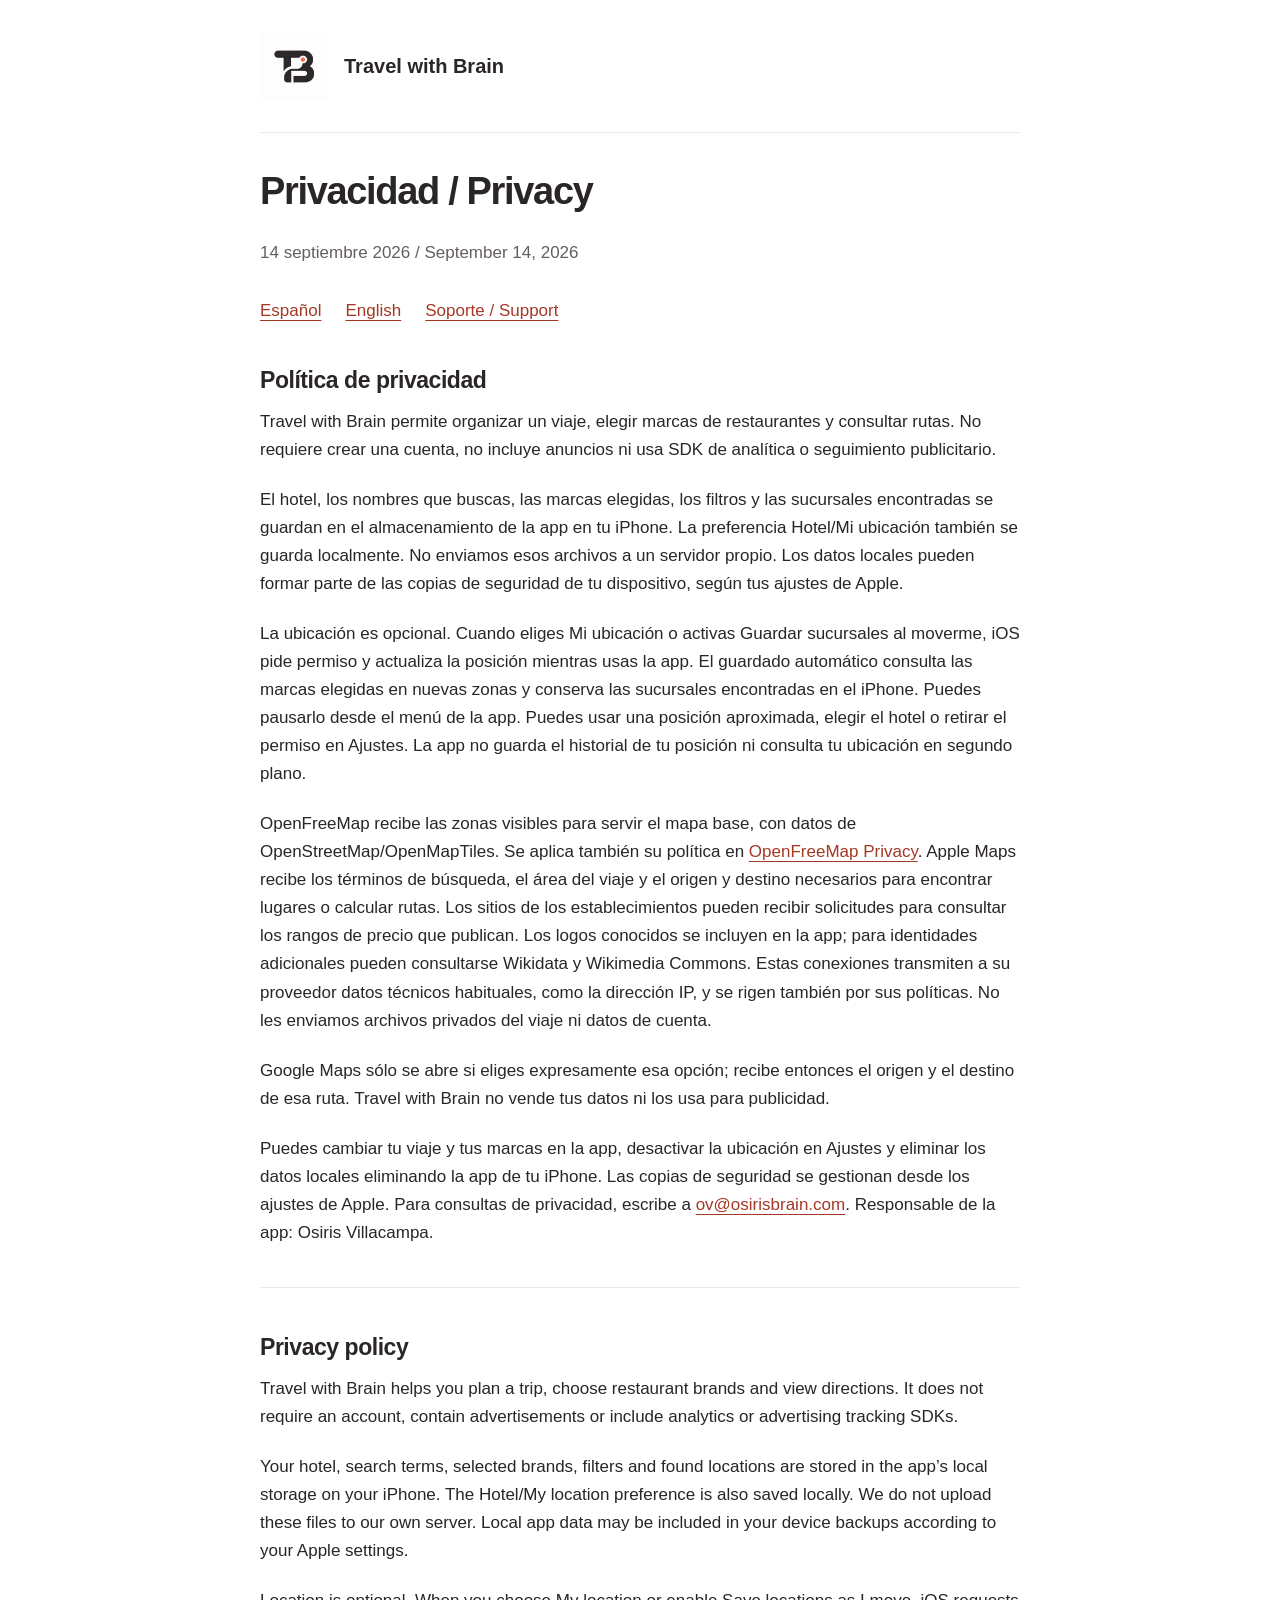
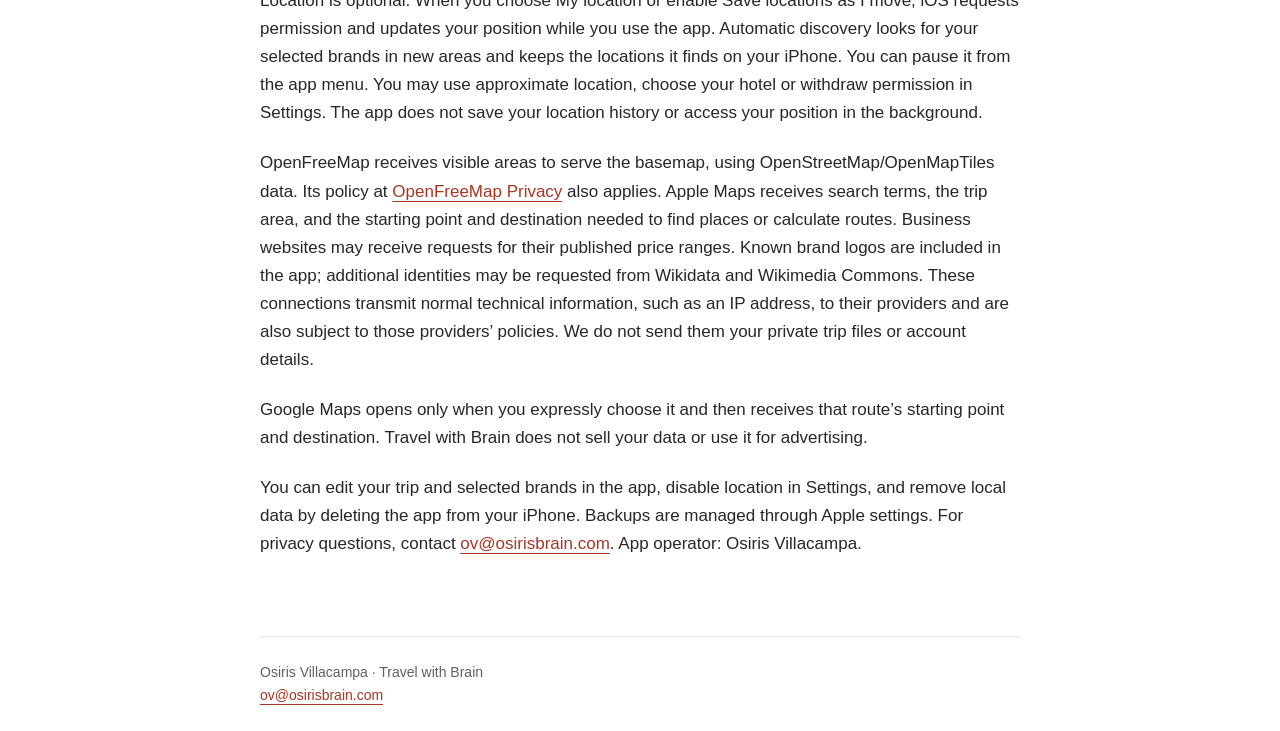
==== privacy.html @ 3e2016da "Prepare English default and public privacy support pages" ====
<!doctype html><html lang="es"><head><meta charset="utf-8"><meta name="viewport" content="width=device-width,initial-scale=1"><meta name="color-scheme" content="light"><title>Travel with Brain · Privacidad / Privacy</title><link rel="icon" href="logo.png"><link rel="stylesheet" href="style.css"></head><body><header><img src="logo.png" alt="TB"><a href="index.html">Travel with Brain</a></header><main><h1>Privacidad / Privacy</h1><p class="muted">14 septiembre 2026 / September 14, 2026</p><nav aria-label="Idioma / Language"><a href="#es">Español</a><a href="#en" lang="en">English</a><a href="index.html">Soporte / Support</a></nav><section id="es" lang="es"><h2>Política de privacidad</h2><p>Travel with Brain permite organizar un viaje, elegir marcas de restaurantes y consultar rutas. No requiere crear una cuenta, no incluye anuncios ni usa SDK de analítica o seguimiento publicitario.</p><p>El hotel, los nombres que buscas, las marcas elegidas, los filtros y las sucursales encontradas se guardan en el almacenamiento de la app en tu iPhone. La preferencia Hotel/Mi ubicación también se guarda localmente. No enviamos esos archivos a un servidor propio. Los datos locales pueden formar parte de las copias de seguridad de tu dispositivo, según tus ajustes de Apple.</p><p>La ubicación es opcional. Cuando eliges Mi ubicación o activas Guardar sucursales al moverme, iOS pide permiso y actualiza la posición mientras usas la app. El guardado automático consulta las marcas elegidas en nuevas zonas y conserva las sucursales encontradas en el iPhone. Puedes pausarlo desde el menú de la app. Puedes usar una posición aproximada, elegir el hotel o retirar el permiso en Ajustes. La app no guarda el historial de tu posición ni consulta tu ubicación en segundo plano.</p><p>OpenFreeMap recibe las zonas visibles para servir el mapa base, con datos de OpenStreetMap/OpenMapTiles. Se aplica también su política en <a href="https://openfreemap.org/privacy/">OpenFreeMap Privacy</a>. Apple Maps recibe los términos de búsqueda, el área del viaje y el origen y destino necesarios para encontrar lugares o calcular rutas. Los sitios de los establecimientos pueden recibir solicitudes para consultar los rangos de precio que publican. Los logos conocidos se incluyen en la app; para identidades adicionales pueden consultarse Wikidata y Wikimedia Commons. Estas conexiones transmiten a su proveedor datos técnicos habituales, como la dirección IP, y se rigen también por sus políticas. No les enviamos archivos privados del viaje ni datos de cuenta.</p><p>Google Maps sólo se abre si eliges expresamente esa opción; recibe entonces el origen y el destino de esa ruta. Travel with Brain no vende tus datos ni los usa para publicidad.</p><p>Puedes cambiar tu viaje y tus marcas en la app, desactivar la ubicación en Ajustes y eliminar los datos locales eliminando la app de tu iPhone. Las copias de seguridad se gestionan desde los ajustes de Apple. Para consultas de privacidad, escribe a <a href="mailto:ov@osirisbrain.com">ov@osirisbrain.com</a>. Responsable de la app: Osiris Villacampa.</p></section><section id="en" lang="en"><h2>Privacy policy</h2><p>Travel with Brain helps you plan a trip, choose restaurant brands and view directions. It does not require an account, contain advertisements or include analytics or advertising tracking SDKs.</p><p>Your hotel, search terms, selected brands, filters and found locations are stored in the app’s local storage on your iPhone. The Hotel/My location preference is also saved locally. We do not upload these files to our own server. Local app data may be included in your device backups according to your Apple settings.</p><p>Location is optional. When you choose My location or enable Save locations as I move, iOS requests permission and updates your position while you use the app. Automatic discovery looks for your selected brands in new areas and keeps the locations it finds on your iPhone. You can pause it from the app menu. You may use approximate location, choose your hotel or withdraw permission in Settings. The app does not save your location history or access your position in the background.</p><p>OpenFreeMap receives visible areas to serve the basemap, using OpenStreetMap/OpenMapTiles data. Its policy at <a href="https://openfreemap.org/privacy/">OpenFreeMap Privacy</a> also applies. Apple Maps receives search terms, the trip area, and the starting point and destination needed to find places or calculate routes. Business websites may receive requests for their published price ranges. Known brand logos are included in the app; additional identities may be requested from Wikidata and Wikimedia Commons. These connections transmit normal technical information, such as an IP address, to their providers and are also subject to those providers’ policies. We do not send them your private trip files or account details.</p><p>Google Maps opens only when you expressly choose it and then receives that route’s starting point and destination. Travel with Brain does not sell your data or use it for advertising.</p><p>You can edit your trip and selected brands in the app, disable location in Settings, and remove local data by deleting the app from your iPhone. Backups are managed through Apple settings. For privacy questions, contact <a href="mailto:ov@osirisbrain.com">ov@osirisbrain.com</a>. App operator: Osiris Villacampa.</p></section></main><footer>Osiris Villacampa · Travel with Brain<br><a href="mailto:ov@osirisbrain.com">ov@osirisbrain.com</a></footer></body></html>
---- style.css ----
*{box-sizing:border-box}html{color-scheme:light;scroll-behavior:smooth;scroll-padding-top:24px}body{margin:0;background:#fff;color:#292529;font:17px/1.65 -apple-system,BlinkMacSystemFont,"Segoe UI",sans-serif}header,main,footer{width:min(100% - 40px,760px);margin:auto}header{display:flex;align-items:center;gap:16px;padding:32px 0;border-bottom:1px solid #ebe7e5}header img{width:68px;height:68px;object-fit:contain}header a{text-decoration:none;color:inherit;font-size:20px;font-weight:650}main{padding:36px 0 56px}h1{font-size:clamp(28px,5vw,38px);letter-spacing:-.035em;line-height:1.2;margin:0 0 24px}h2{font-size:23px;letter-spacing:-.02em;line-height:1.35;margin:32px 0 12px}p{margin:0 0 22px}a{color:#a53825;text-underline-offset:4px}a:focus-visible{outline:3px solid #f06a4d;outline-offset:4px}nav{display:flex;flex-wrap:wrap;gap:24px;margin:0 0 28px}nav a{display:inline-flex;align-items:center;min-height:44px}footer{border-top:1px solid #ebe7e5;padding:24px 0;color:#655e60;font-size:14px}.muted{color:#655e60}section+section{border-top:1px solid #ebe7e5;margin-top:40px;padding-top:12px}@media(prefers-reduced-motion:reduce){html{scroll-behavior:auto}}
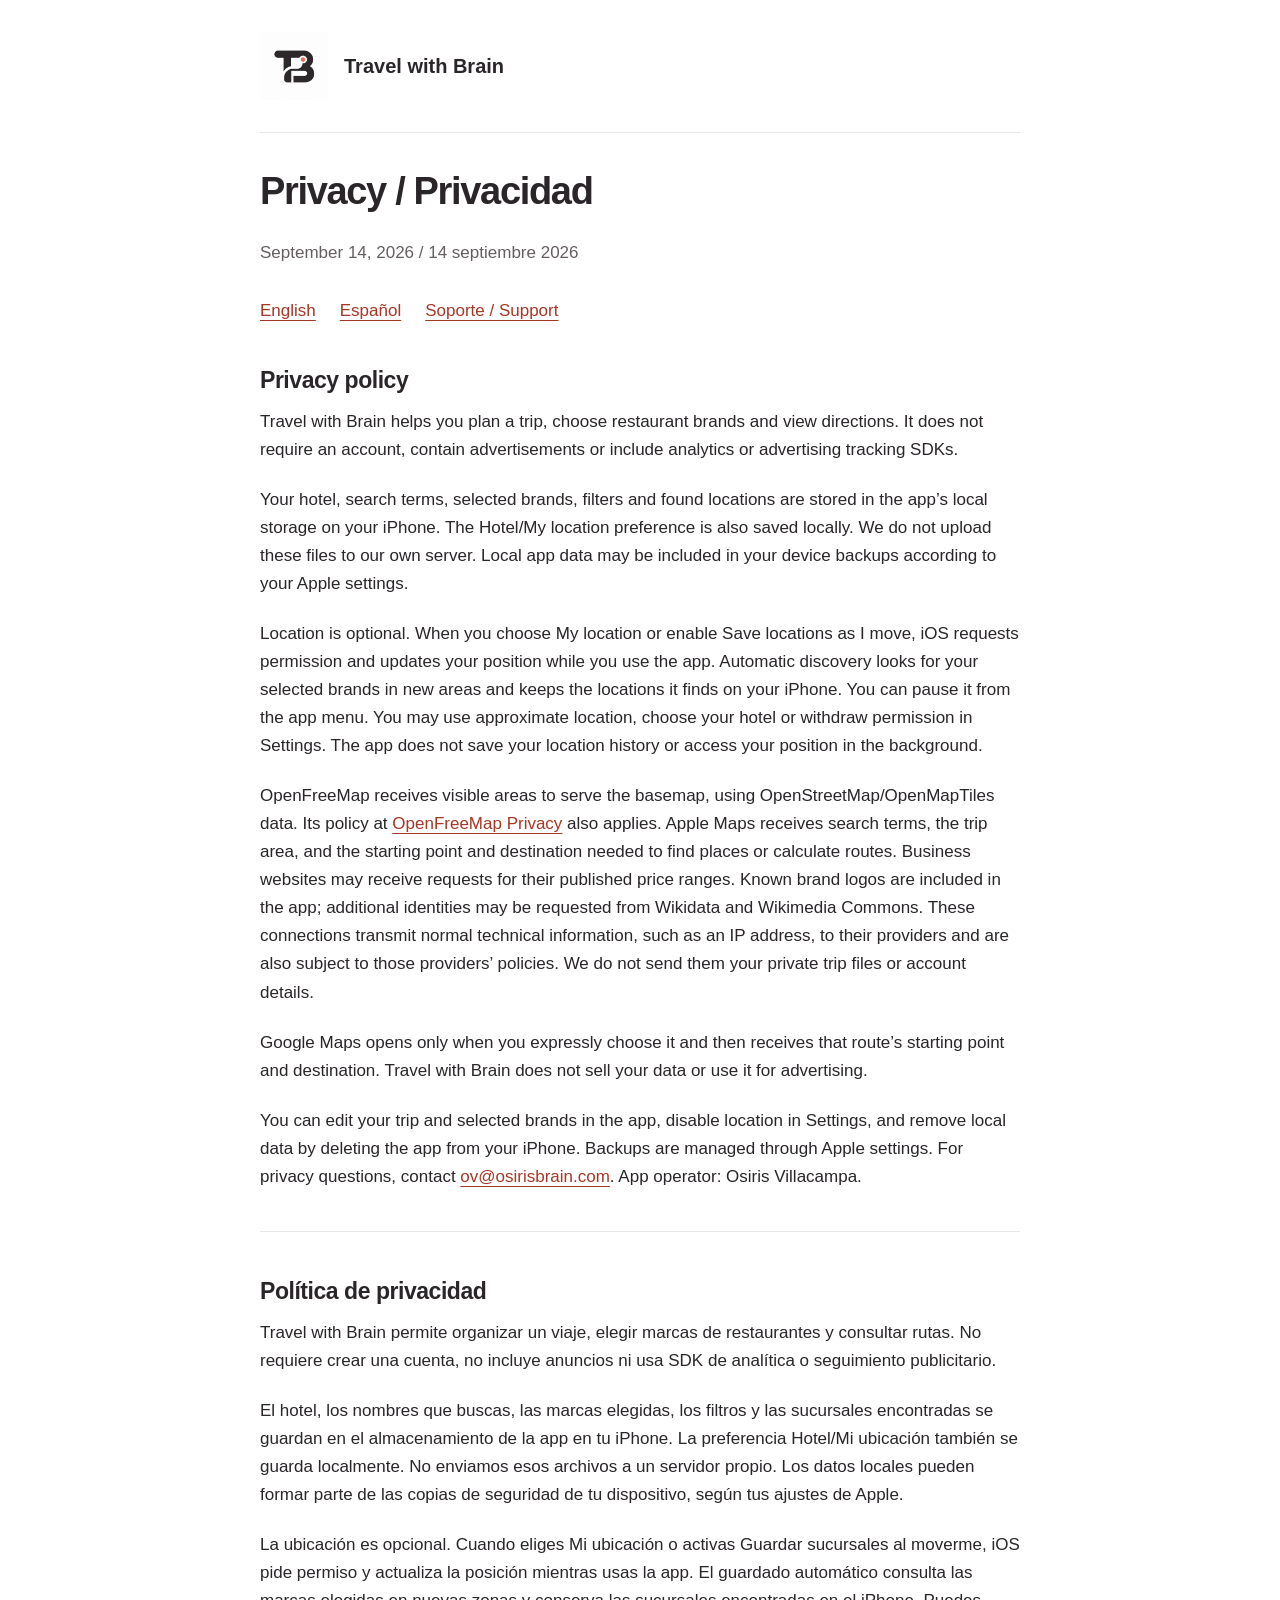
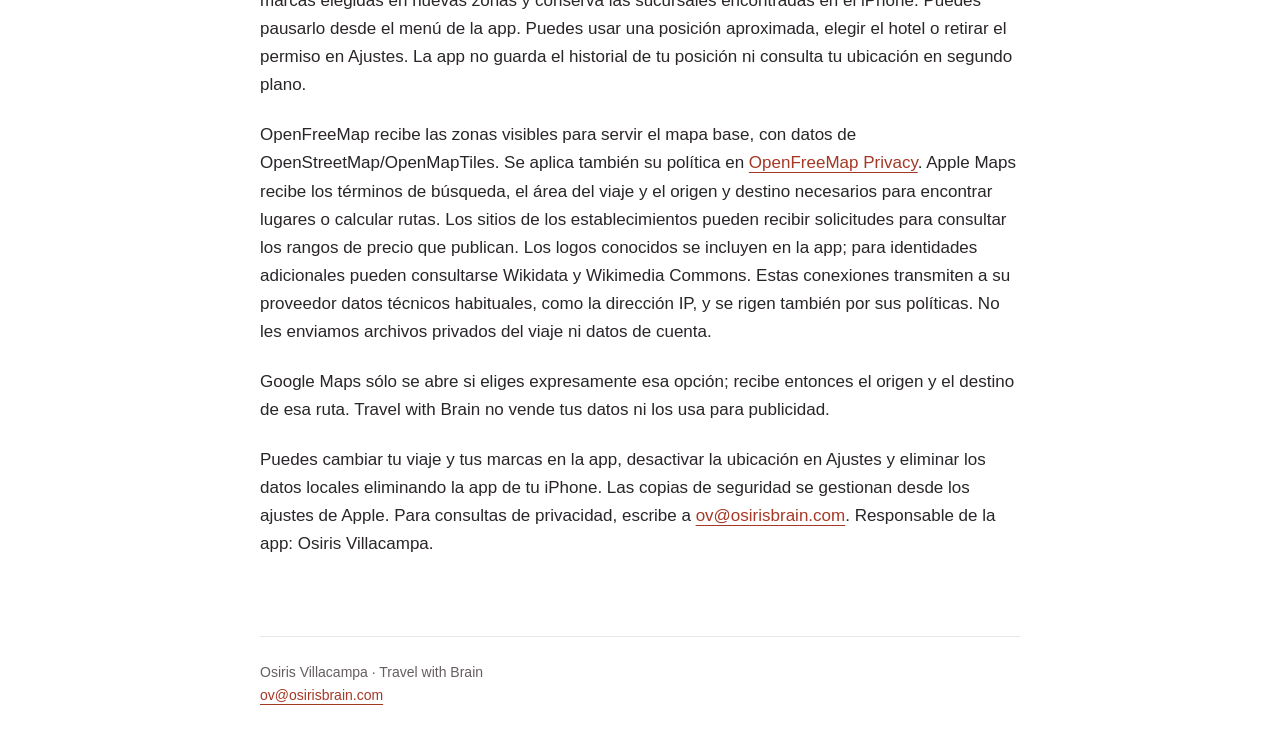
==== commit 469247bf: "Reconcile worldwide release setup before requested app refinements" ====
--- a/privacy.html
+++ b/privacy.html
@@ -1 +1 @@
-<!doctype html><html lang="es"><head><meta charset="utf-8"><meta name="viewport" content="width=device-width,initial-scale=1"><meta name="color-scheme" content="light"><title>Travel with Brain · Privacidad / Privacy</title><link rel="icon" href="logo.png"><link rel="stylesheet" href="style.css"></head><body><header><img src="logo.png" alt="TB"><a href="index.html">Travel with Brain</a></header><main><h1>Privacidad / Privacy</h1><p class="muted">14 septiembre 2026 / September 14, 2026</p><nav aria-label="Idioma / Language"><a href="#es">Español</a><a href="#en" lang="en">English</a><a href="index.html">Soporte / Support</a></nav><section id="es" lang="es"><h2>Política de privacidad</h2><p>Travel with Brain permite organizar un viaje, elegir marcas de restaurantes y consultar rutas. No requiere crear una cuenta, no incluye anuncios ni usa SDK de analítica o seguimiento publicitario.</p><p>El hotel, los nombres que buscas, las marcas elegidas, los filtros y las sucursales encontradas se guardan en el almacenamiento de la app en tu iPhone. La preferencia Hotel/Mi ubicación también se guarda localmente. No enviamos esos archivos a un servidor propio. Los datos locales pueden formar parte de las copias de seguridad de tu dispositivo, según tus ajustes de Apple.</p><p>La ubicación es opcional. Cuando eliges Mi ubicación o activas Guardar sucursales al moverme, iOS pide permiso y actualiza la posición mientras usas la app. El guardado automático consulta las marcas elegidas en nuevas zonas y conserva las sucursales encontradas en el iPhone. Puedes pausarlo desde el menú de la app. Puedes usar una posición aproximada, elegir el hotel o retirar el permiso en Ajustes. La app no guarda el historial de tu posición ni consulta tu ubicación en segundo plano.</p><p>OpenFreeMap recibe las zonas visibles para servir el mapa base, con datos de OpenStreetMap/OpenMapTiles. Se aplica también su política en <a href="https://openfreemap.org/privacy/">OpenFreeMap Privacy</a>. Apple Maps recibe los términos de búsqueda, el área del viaje y el origen y destino necesarios para encontrar lugares o calcular rutas. Los sitios de los establecimientos pueden recibir solicitudes para consultar los rangos de precio que publican. Los logos conocidos se incluyen en la app; para identidades adicionales pueden consultarse Wikidata y Wikimedia Commons. Estas conexiones transmiten a su proveedor datos técnicos habituales, como la dirección IP, y se rigen también por sus políticas. No les enviamos archivos privados del viaje ni datos de cuenta.</p><p>Google Maps sólo se abre si eliges expresamente esa opción; recibe entonces el origen y el destino de esa ruta. Travel with Brain no vende tus datos ni los usa para publicidad.</p><p>Puedes cambiar tu viaje y tus marcas en la app, desactivar la ubicación en Ajustes y eliminar los datos locales eliminando la app de tu iPhone. Las copias de seguridad se gestionan desde los ajustes de Apple. Para consultas de privacidad, escribe a <a href="mailto:ov@osirisbrain.com">ov@osirisbrain.com</a>. Responsable de la app: Osiris Villacampa.</p></section><section id="en" lang="en"><h2>Privacy policy</h2><p>Travel with Brain helps you plan a trip, choose restaurant brands and view directions. It does not require an account, contain advertisements or include analytics or advertising tracking SDKs.</p><p>Your hotel, search terms, selected brands, filters and found locations are stored in the app’s local storage on your iPhone. The Hotel/My location preference is also saved locally. We do not upload these files to our own server. Local app data may be included in your device backups according to your Apple settings.</p><p>Location is optional. When you choose My location or enable Save locations as I move, iOS requests permission and updates your position while you use the app. Automatic discovery looks for your selected brands in new areas and keeps the locations it finds on your iPhone. You can pause it from the app menu. You may use approximate location, choose your hotel or withdraw permission in Settings. The app does not save your location history or access your position in the background.</p><p>OpenFreeMap receives visible areas to serve the basemap, using OpenStreetMap/OpenMapTiles data. Its policy at <a href="https://openfreemap.org/privacy/">OpenFreeMap Privacy</a> also applies. Apple Maps receives search terms, the trip area, and the starting point and destination needed to find places or calculate routes. Business websites may receive requests for their published price ranges. Known brand logos are included in the app; additional identities may be requested from Wikidata and Wikimedia Commons. These connections transmit normal technical information, such as an IP address, to their providers and are also subject to those providers’ policies. We do not send them your private trip files or account details.</p><p>Google Maps opens only when you expressly choose it and then receives that route’s starting point and destination. Travel with Brain does not sell your data or use it for advertising.</p><p>You can edit your trip and selected brands in the app, disable location in Settings, and remove local data by deleting the app from your iPhone. Backups are managed through Apple settings. For privacy questions, contact <a href="mailto:ov@osirisbrain.com">ov@osirisbrain.com</a>. App operator: Osiris Villacampa.</p></section></main><footer>Osiris Villacampa · Travel with Brain<br><a href="mailto:ov@osirisbrain.com">ov@osirisbrain.com</a></footer></body></html>
+<!doctype html><html lang="en"><head><meta charset="utf-8"><meta name="viewport" content="width=device-width,initial-scale=1"><meta name="color-scheme" content="light"><title>Travel with Brain · Privacy / Privacidad</title><link rel="icon" href="logo.png"><link rel="stylesheet" href="style.css"></head><body><header><img src="logo.png" alt="TB"><a href="index.html">Travel with Brain</a></header><main><h1>Privacy / Privacidad</h1><p class="muted">September 14, 2026 / 14 septiembre 2026</p><nav aria-label="Language / Idioma"><a href="#en">English</a><a href="#es" lang="es">Español</a><a href="index.html">Soporte / Support</a></nav><section id="en" lang="en"><h2>Privacy policy</h2><p>Travel with Brain helps you plan a trip, choose restaurant brands and view directions. It does not require an account, contain advertisements or include analytics or advertising tracking SDKs.</p><p>Your hotel, search terms, selected brands, filters and found locations are stored in the app’s local storage on your iPhone. The Hotel/My location preference is also saved locally. We do not upload these files to our own server. Local app data may be included in your device backups according to your Apple settings.</p><p>Location is optional. When you choose My location or enable Save locations as I move, iOS requests permission and updates your position while you use the app. Automatic discovery looks for your selected brands in new areas and keeps the locations it finds on your iPhone. You can pause it from the app menu. You may use approximate location, choose your hotel or withdraw permission in Settings. The app does not save your location history or access your position in the background.</p><p>OpenFreeMap receives visible areas to serve the basemap, using OpenStreetMap/OpenMapTiles data. Its policy at <a href="https://openfreemap.org/privacy/">OpenFreeMap Privacy</a> also applies. Apple Maps receives search terms, the trip area, and the starting point and destination needed to find places or calculate routes. Business websites may receive requests for their published price ranges. Known brand logos are included in the app; additional identities may be requested from Wikidata and Wikimedia Commons. These connections transmit normal technical information, such as an IP address, to their providers and are also subject to those providers’ policies. We do not send them your private trip files or account details.</p><p>Google Maps opens only when you expressly choose it and then receives that route’s starting point and destination. Travel with Brain does not sell your data or use it for advertising.</p><p>You can edit your trip and selected brands in the app, disable location in Settings, and remove local data by deleting the app from your iPhone. Backups are managed through Apple settings. For privacy questions, contact <a href="mailto:ov@osirisbrain.com">ov@osirisbrain.com</a>. App operator: Osiris Villacampa.</p></section><section id="es" lang="es"><h2>Política de privacidad</h2><p>Travel with Brain permite organizar un viaje, elegir marcas de restaurantes y consultar rutas. No requiere crear una cuenta, no incluye anuncios ni usa SDK de analítica o seguimiento publicitario.</p><p>El hotel, los nombres que buscas, las marcas elegidas, los filtros y las sucursales encontradas se guardan en el almacenamiento de la app en tu iPhone. La preferencia Hotel/Mi ubicación también se guarda localmente. No enviamos esos archivos a un servidor propio. Los datos locales pueden formar parte de las copias de seguridad de tu dispositivo, según tus ajustes de Apple.</p><p>La ubicación es opcional. Cuando eliges Mi ubicación o activas Guardar sucursales al moverme, iOS pide permiso y actualiza la posición mientras usas la app. El guardado automático consulta las marcas elegidas en nuevas zonas y conserva las sucursales encontradas en el iPhone. Puedes pausarlo desde el menú de la app. Puedes usar una posición aproximada, elegir el hotel o retirar el permiso en Ajustes. La app no guarda el historial de tu posición ni consulta tu ubicación en segundo plano.</p><p>OpenFreeMap recibe las zonas visibles para servir el mapa base, con datos de OpenStreetMap/OpenMapTiles. Se aplica también su política en <a href="https://openfreemap.org/privacy/">OpenFreeMap Privacy</a>. Apple Maps recibe los términos de búsqueda, el área del viaje y el origen y destino necesarios para encontrar lugares o calcular rutas. Los sitios de los establecimientos pueden recibir solicitudes para consultar los rangos de precio que publican. Los logos conocidos se incluyen en la app; para identidades adicionales pueden consultarse Wikidata y Wikimedia Commons. Estas conexiones transmiten a su proveedor datos técnicos habituales, como la dirección IP, y se rigen también por sus políticas. No les enviamos archivos privados del viaje ni datos de cuenta.</p><p>Google Maps sólo se abre si eliges expresamente esa opción; recibe entonces el origen y el destino de esa ruta. Travel with Brain no vende tus datos ni los usa para publicidad.</p><p>Puedes cambiar tu viaje y tus marcas en la app, desactivar la ubicación en Ajustes y eliminar los datos locales eliminando la app de tu iPhone. Las copias de seguridad se gestionan desde los ajustes de Apple. Para consultas de privacidad, escribe a <a href="mailto:ov@osirisbrain.com">ov@osirisbrain.com</a>. Responsable de la app: Osiris Villacampa.</p></section></main><footer>Osiris Villacampa · Travel with Brain<br><a href="mailto:ov@osirisbrain.com">ov@osirisbrain.com</a></footer></body></html>
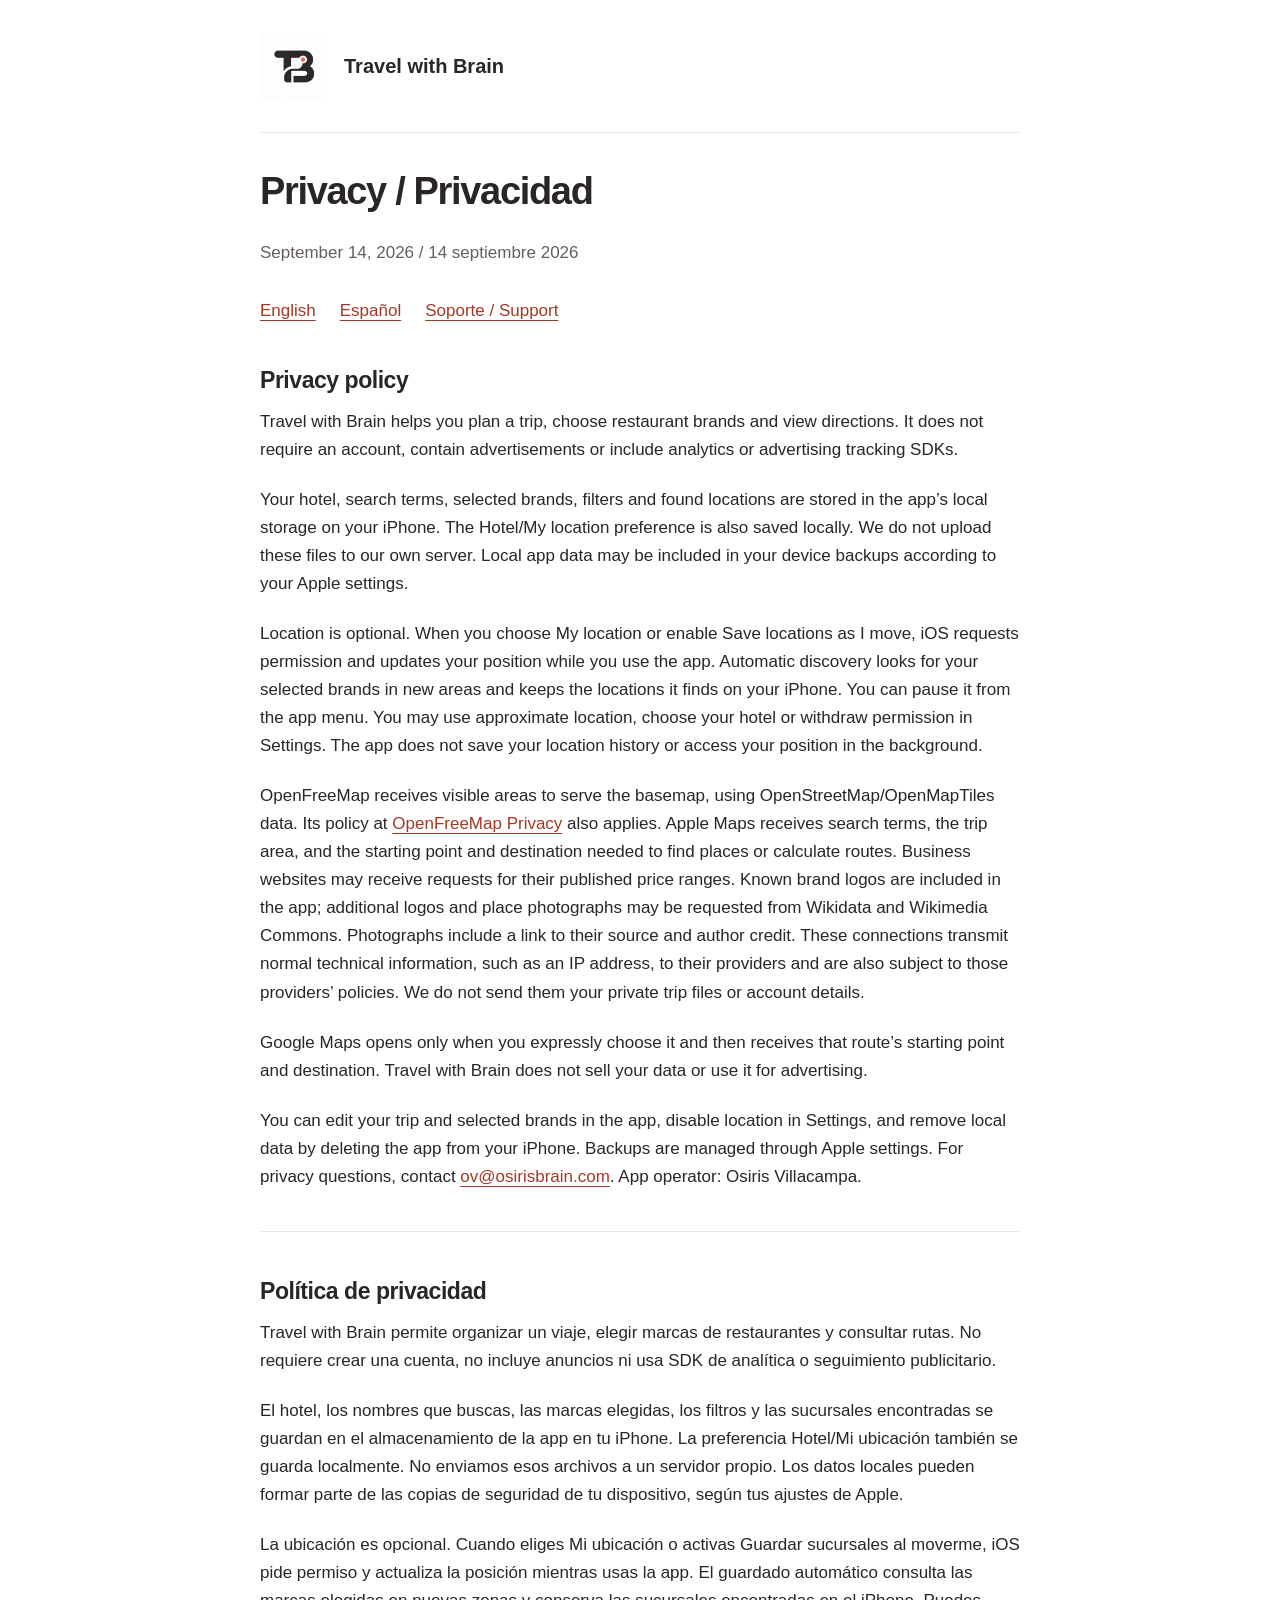
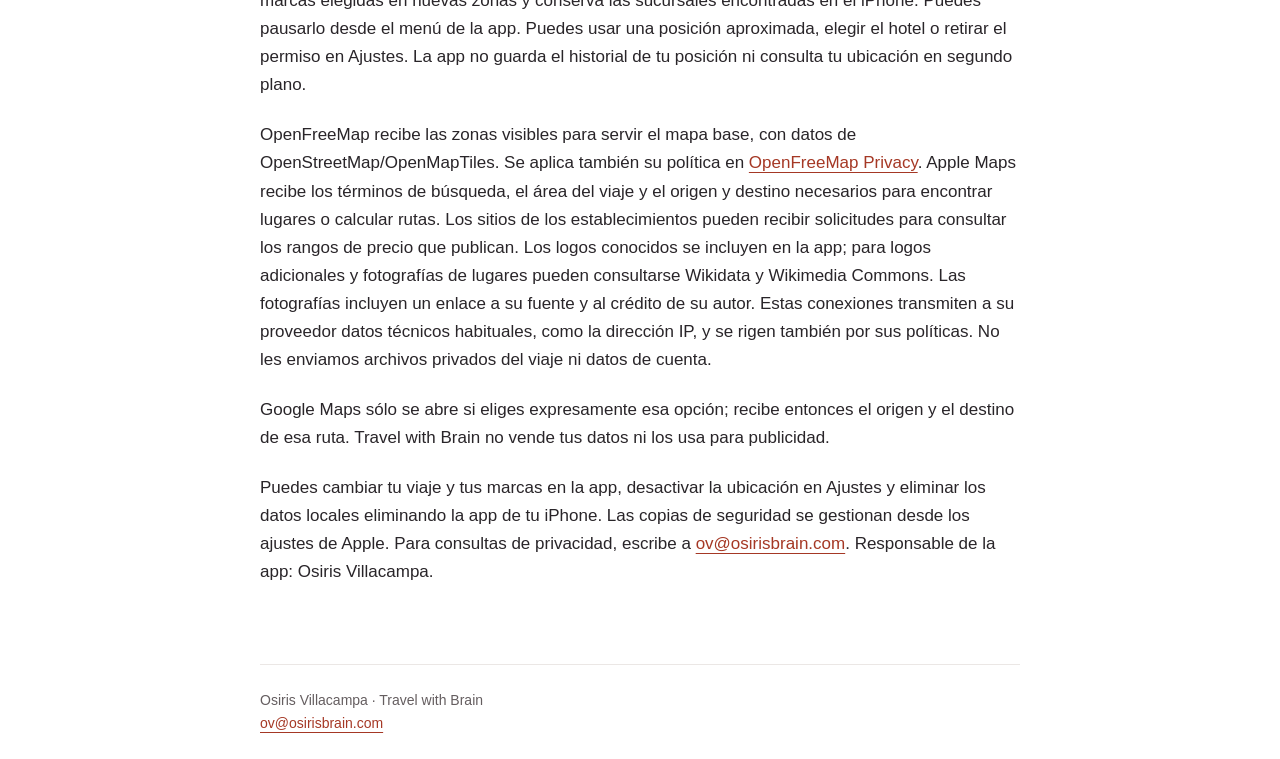
==== commit 3aad2eb3: "Add typed trip interests and selectable store brands" ====
--- a/privacy.html
+++ b/privacy.html
@@ -1 +1 @@
-<!doctype html><html lang="en"><head><meta charset="utf-8"><meta name="viewport" content="width=device-width,initial-scale=1"><meta name="color-scheme" content="light"><title>Travel with Brain · Privacy / Privacidad</title><link rel="icon" href="logo.png"><link rel="stylesheet" href="style.css"></head><body><header><img src="logo.png" alt="TB"><a href="index.html">Travel with Brain</a></header><main><h1>Privacy / Privacidad</h1><p class="muted">September 14, 2026 / 14 septiembre 2026</p><nav aria-label="Language / Idioma"><a href="#en">English</a><a href="#es" lang="es">Español</a><a href="index.html">Soporte / Support</a></nav><section id="en" lang="en"><h2>Privacy policy</h2><p>Travel with Brain helps you plan a trip, choose restaurant brands and view directions. It does not require an account, contain advertisements or include analytics or advertising tracking SDKs.</p><p>Your hotel, search terms, selected brands, filters and found locations are stored in the app’s local storage on your iPhone. The Hotel/My location preference is also saved locally. We do not upload these files to our own server. Local app data may be included in your device backups according to your Apple settings.</p><p>Location is optional. When you choose My location or enable Save locations as I move, iOS requests permission and updates your position while you use the app. Automatic discovery looks for your selected brands in new areas and keeps the locations it finds on your iPhone. You can pause it from the app menu. You may use approximate location, choose your hotel or withdraw permission in Settings. The app does not save your location history or access your position in the background.</p><p>OpenFreeMap receives visible areas to serve the basemap, using OpenStreetMap/OpenMapTiles data. Its policy at <a href="https://openfreemap.org/privacy/">OpenFreeMap Privacy</a> also applies. Apple Maps receives search terms, the trip area, and the starting point and destination needed to find places or calculate routes. Business websites may receive requests for their published price ranges. Known brand logos are included in the app; additional identities may be requested from Wikidata and Wikimedia Commons. These connections transmit normal technical information, such as an IP address, to their providers and are also subject to those providers’ policies. We do not send them your private trip files or account details.</p><p>Google Maps opens only when you expressly choose it and then receives that route’s starting point and destination. Travel with Brain does not sell your data or use it for advertising.</p><p>You can edit your trip and selected brands in the app, disable location in Settings, and remove local data by deleting the app from your iPhone. Backups are managed through Apple settings. For privacy questions, contact <a href="mailto:ov@osirisbrain.com">ov@osirisbrain.com</a>. App operator: Osiris Villacampa.</p></section><section id="es" lang="es"><h2>Política de privacidad</h2><p>Travel with Brain permite organizar un viaje, elegir marcas de restaurantes y consultar rutas. No requiere crear una cuenta, no incluye anuncios ni usa SDK de analítica o seguimiento publicitario.</p><p>El hotel, los nombres que buscas, las marcas elegidas, los filtros y las sucursales encontradas se guardan en el almacenamiento de la app en tu iPhone. La preferencia Hotel/Mi ubicación también se guarda localmente. No enviamos esos archivos a un servidor propio. Los datos locales pueden formar parte de las copias de seguridad de tu dispositivo, según tus ajustes de Apple.</p><p>La ubicación es opcional. Cuando eliges Mi ubicación o activas Guardar sucursales al moverme, iOS pide permiso y actualiza la posición mientras usas la app. El guardado automático consulta las marcas elegidas en nuevas zonas y conserva las sucursales encontradas en el iPhone. Puedes pausarlo desde el menú de la app. Puedes usar una posición aproximada, elegir el hotel o retirar el permiso en Ajustes. La app no guarda el historial de tu posición ni consulta tu ubicación en segundo plano.</p><p>OpenFreeMap recibe las zonas visibles para servir el mapa base, con datos de OpenStreetMap/OpenMapTiles. Se aplica también su política en <a href="https://openfreemap.org/privacy/">OpenFreeMap Privacy</a>. Apple Maps recibe los términos de búsqueda, el área del viaje y el origen y destino necesarios para encontrar lugares o calcular rutas. Los sitios de los establecimientos pueden recibir solicitudes para consultar los rangos de precio que publican. Los logos conocidos se incluyen en la app; para identidades adicionales pueden consultarse Wikidata y Wikimedia Commons. Estas conexiones transmiten a su proveedor datos técnicos habituales, como la dirección IP, y se rigen también por sus políticas. No les enviamos archivos privados del viaje ni datos de cuenta.</p><p>Google Maps sólo se abre si eliges expresamente esa opción; recibe entonces el origen y el destino de esa ruta. Travel with Brain no vende tus datos ni los usa para publicidad.</p><p>Puedes cambiar tu viaje y tus marcas en la app, desactivar la ubicación en Ajustes y eliminar los datos locales eliminando la app de tu iPhone. Las copias de seguridad se gestionan desde los ajustes de Apple. Para consultas de privacidad, escribe a <a href="mailto:ov@osirisbrain.com">ov@osirisbrain.com</a>. Responsable de la app: Osiris Villacampa.</p></section></main><footer>Osiris Villacampa · Travel with Brain<br><a href="mailto:ov@osirisbrain.com">ov@osirisbrain.com</a></footer></body></html>
+<!doctype html><html lang="en"><head><meta charset="utf-8"><meta name="viewport" content="width=device-width,initial-scale=1"><meta name="color-scheme" content="light"><title>Travel with Brain · Privacy / Privacidad</title><link rel="icon" href="logo.png"><link rel="stylesheet" href="style.css"></head><body><header><img src="logo.png" alt="TB"><a href="index.html">Travel with Brain</a></header><main><h1>Privacy / Privacidad</h1><p class="muted">September 14, 2026 / 14 septiembre 2026</p><nav aria-label="Language / Idioma"><a href="#en">English</a><a href="#es" lang="es">Español</a><a href="index.html">Soporte / Support</a></nav><section id="en" lang="en"><h2>Privacy policy</h2><p>Travel with Brain helps you plan a trip, choose restaurant brands and view directions. It does not require an account, contain advertisements or include analytics or advertising tracking SDKs.</p><p>Your hotel, search terms, selected brands, filters and found locations are stored in the app’s local storage on your iPhone. The Hotel/My location preference is also saved locally. We do not upload these files to our own server. Local app data may be included in your device backups according to your Apple settings.</p><p>Location is optional. When you choose My location or enable Save locations as I move, iOS requests permission and updates your position while you use the app. Automatic discovery looks for your selected brands in new areas and keeps the locations it finds on your iPhone. You can pause it from the app menu. You may use approximate location, choose your hotel or withdraw permission in Settings. The app does not save your location history or access your position in the background.</p><p>OpenFreeMap receives visible areas to serve the basemap, using OpenStreetMap/OpenMapTiles data. Its policy at <a href="https://openfreemap.org/privacy/">OpenFreeMap Privacy</a> also applies. Apple Maps receives search terms, the trip area, and the starting point and destination needed to find places or calculate routes. Business websites may receive requests for their published price ranges. Known brand logos are included in the app; additional logos and place photographs may be requested from Wikidata and Wikimedia Commons. Photographs include a link to their source and author credit. These connections transmit normal technical information, such as an IP address, to their providers and are also subject to those providers’ policies. We do not send them your private trip files or account details.</p><p>Google Maps opens only when you expressly choose it and then receives that route’s starting point and destination. Travel with Brain does not sell your data or use it for advertising.</p><p>You can edit your trip and selected brands in the app, disable location in Settings, and remove local data by deleting the app from your iPhone. Backups are managed through Apple settings. For privacy questions, contact <a href="mailto:ov@osirisbrain.com">ov@osirisbrain.com</a>. App operator: Osiris Villacampa.</p></section><section id="es" lang="es"><h2>Política de privacidad</h2><p>Travel with Brain permite organizar un viaje, elegir marcas de restaurantes y consultar rutas. No requiere crear una cuenta, no incluye anuncios ni usa SDK de analítica o seguimiento publicitario.</p><p>El hotel, los nombres que buscas, las marcas elegidas, los filtros y las sucursales encontradas se guardan en el almacenamiento de la app en tu iPhone. La preferencia Hotel/Mi ubicación también se guarda localmente. No enviamos esos archivos a un servidor propio. Los datos locales pueden formar parte de las copias de seguridad de tu dispositivo, según tus ajustes de Apple.</p><p>La ubicación es opcional. Cuando eliges Mi ubicación o activas Guardar sucursales al moverme, iOS pide permiso y actualiza la posición mientras usas la app. El guardado automático consulta las marcas elegidas en nuevas zonas y conserva las sucursales encontradas en el iPhone. Puedes pausarlo desde el menú de la app. Puedes usar una posición aproximada, elegir el hotel o retirar el permiso en Ajustes. La app no guarda el historial de tu posición ni consulta tu ubicación en segundo plano.</p><p>OpenFreeMap recibe las zonas visibles para servir el mapa base, con datos de OpenStreetMap/OpenMapTiles. Se aplica también su política en <a href="https://openfreemap.org/privacy/">OpenFreeMap Privacy</a>. Apple Maps recibe los términos de búsqueda, el área del viaje y el origen y destino necesarios para encontrar lugares o calcular rutas. Los sitios de los establecimientos pueden recibir solicitudes para consultar los rangos de precio que publican. Los logos conocidos se incluyen en la app; para logos adicionales y fotografías de lugares pueden consultarse Wikidata y Wikimedia Commons. Las fotografías incluyen un enlace a su fuente y al crédito de su autor. Estas conexiones transmiten a su proveedor datos técnicos habituales, como la dirección IP, y se rigen también por sus políticas. No les enviamos archivos privados del viaje ni datos de cuenta.</p><p>Google Maps sólo se abre si eliges expresamente esa opción; recibe entonces el origen y el destino de esa ruta. Travel with Brain no vende tus datos ni los usa para publicidad.</p><p>Puedes cambiar tu viaje y tus marcas en la app, desactivar la ubicación en Ajustes y eliminar los datos locales eliminando la app de tu iPhone. Las copias de seguridad se gestionan desde los ajustes de Apple. Para consultas de privacidad, escribe a <a href="mailto:ov@osirisbrain.com">ov@osirisbrain.com</a>. Responsable de la app: Osiris Villacampa.</p></section></main><footer>Osiris Villacampa · Travel with Brain<br><a href="mailto:ov@osirisbrain.com">ov@osirisbrain.com</a></footer></body></html>
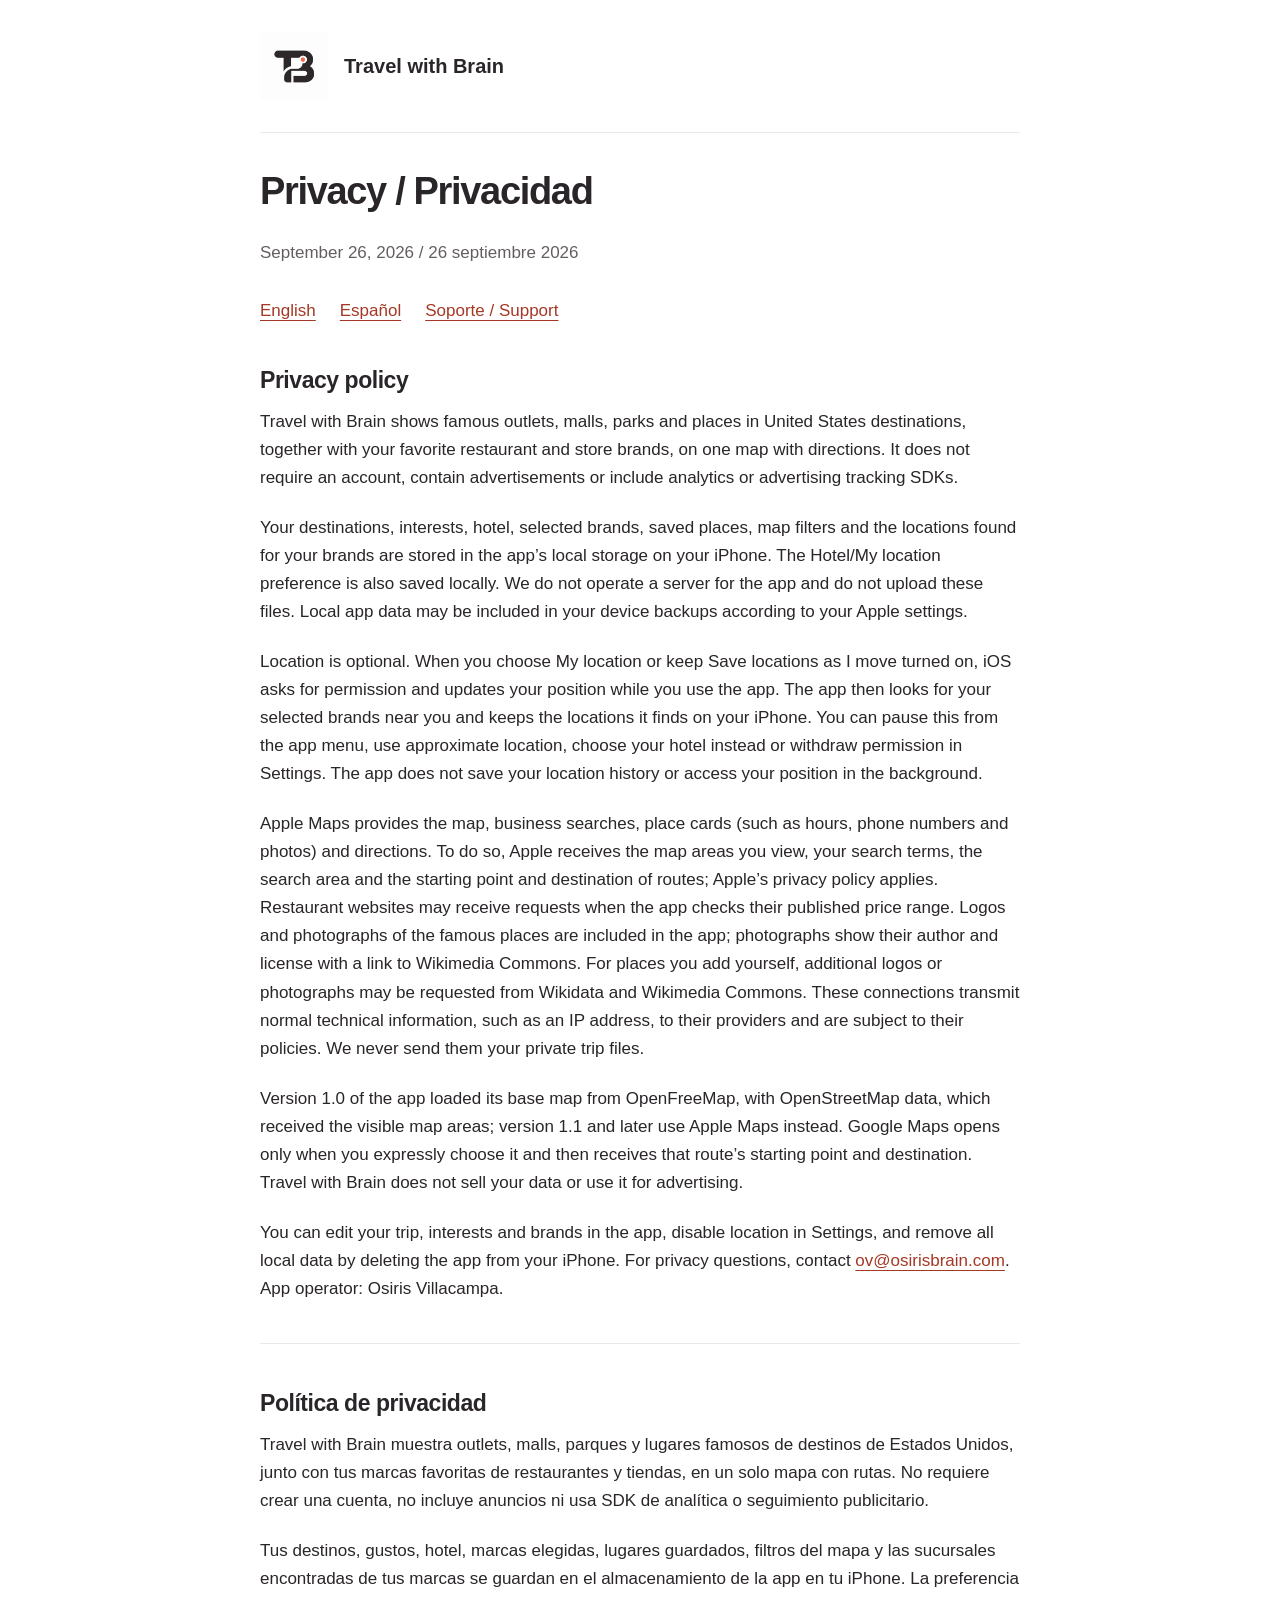
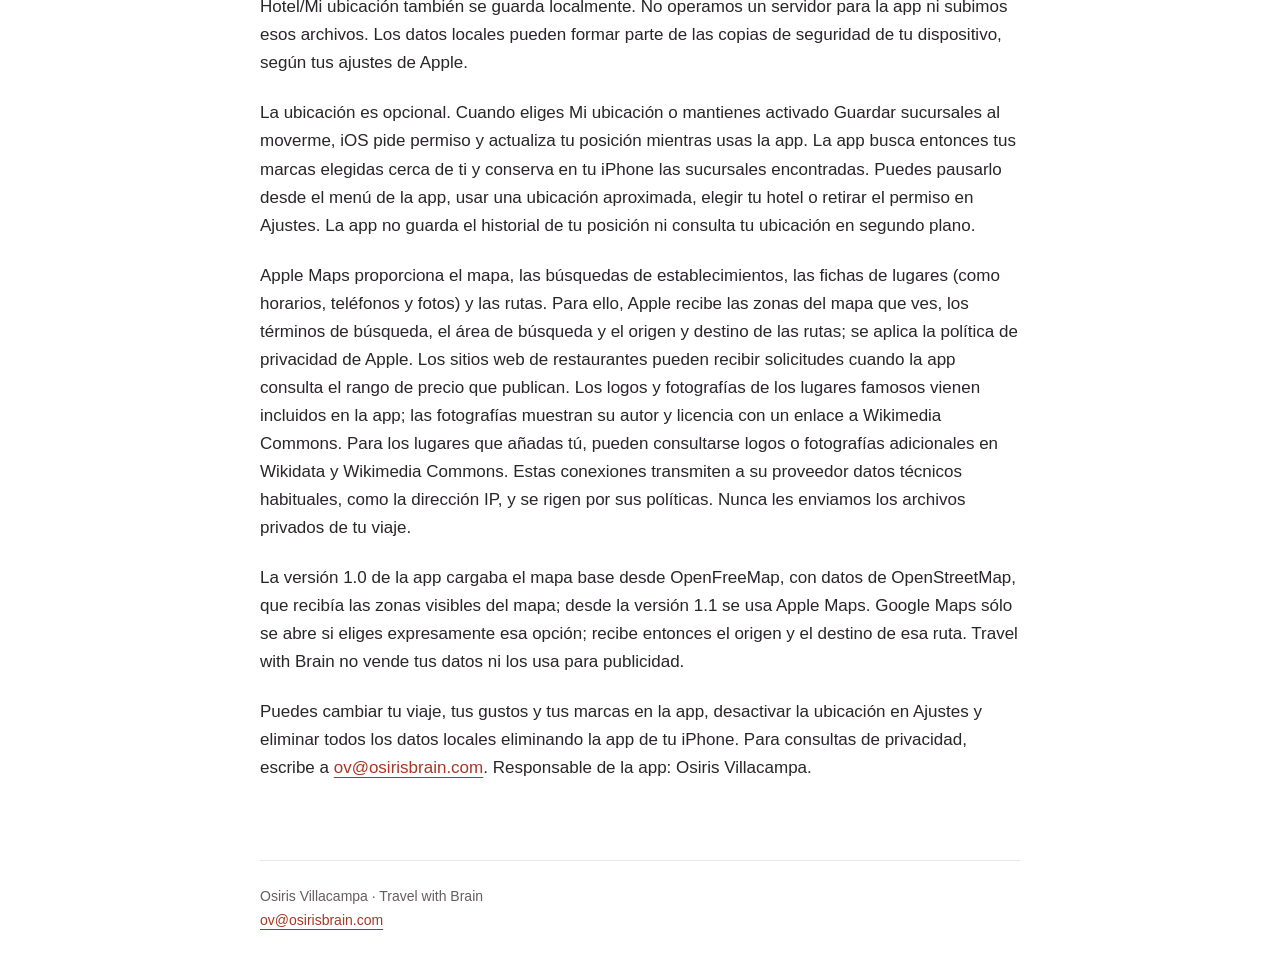
==== commit d96a5b0f: "Describe Travel with Brain 1.1 on Apple Maps in the public pages The privacy policy now covers Apple" ====
--- a/privacy.html
+++ b/privacy.html
@@ -1 +1,15 @@
-<!doctype html><html lang="en"><head><meta charset="utf-8"><meta name="viewport" content="width=device-width,initial-scale=1"><meta name="color-scheme" content="light"><title>Travel with Brain · Privacy / Privacidad</title><link rel="icon" href="logo.png"><link rel="stylesheet" href="style.css"></head><body><header><img src="logo.png" alt="TB"><a href="index.html">Travel with Brain</a></header><main><h1>Privacy / Privacidad</h1><p class="muted">September 14, 2026 / 14 septiembre 2026</p><nav aria-label="Language / Idioma"><a href="#en">English</a><a href="#es" lang="es">Español</a><a href="index.html">Soporte / Support</a></nav><section id="en" lang="en"><h2>Privacy policy</h2><p>Travel with Brain helps you plan a trip, choose restaurant brands and view directions. It does not require an account, contain advertisements or include analytics or advertising tracking SDKs.</p><p>Your hotel, search terms, selected brands, filters and found locations are stored in the app’s local storage on your iPhone. The Hotel/My location preference is also saved locally. We do not upload these files to our own server. Local app data may be included in your device backups according to your Apple settings.</p><p>Location is optional. When you choose My location or enable Save locations as I move, iOS requests permission and updates your position while you use the app. Automatic discovery looks for your selected brands in new areas and keeps the locations it finds on your iPhone. You can pause it from the app menu. You may use approximate location, choose your hotel or withdraw permission in Settings. The app does not save your location history or access your position in the background.</p><p>OpenFreeMap receives visible areas to serve the basemap, using OpenStreetMap/OpenMapTiles data. Its policy at <a href="https://openfreemap.org/privacy/">OpenFreeMap Privacy</a> also applies. Apple Maps receives search terms, the trip area, and the starting point and destination needed to find places or calculate routes. Business websites may receive requests for their published price ranges. Known brand logos are included in the app; additional logos and place photographs may be requested from Wikidata and Wikimedia Commons. Photographs include a link to their source and author credit. These connections transmit normal technical information, such as an IP address, to their providers and are also subject to those providers’ policies. We do not send them your private trip files or account details.</p><p>Google Maps opens only when you expressly choose it and then receives that route’s starting point and destination. Travel with Brain does not sell your data or use it for advertising.</p><p>You can edit your trip and selected brands in the app, disable location in Settings, and remove local data by deleting the app from your iPhone. Backups are managed through Apple settings. For privacy questions, contact <a href="mailto:ov@osirisbrain.com">ov@osirisbrain.com</a>. App operator: Osiris Villacampa.</p></section><section id="es" lang="es"><h2>Política de privacidad</h2><p>Travel with Brain permite organizar un viaje, elegir marcas de restaurantes y consultar rutas. No requiere crear una cuenta, no incluye anuncios ni usa SDK de analítica o seguimiento publicitario.</p><p>El hotel, los nombres que buscas, las marcas elegidas, los filtros y las sucursales encontradas se guardan en el almacenamiento de la app en tu iPhone. La preferencia Hotel/Mi ubicación también se guarda localmente. No enviamos esos archivos a un servidor propio. Los datos locales pueden formar parte de las copias de seguridad de tu dispositivo, según tus ajustes de Apple.</p><p>La ubicación es opcional. Cuando eliges Mi ubicación o activas Guardar sucursales al moverme, iOS pide permiso y actualiza la posición mientras usas la app. El guardado automático consulta las marcas elegidas en nuevas zonas y conserva las sucursales encontradas en el iPhone. Puedes pausarlo desde el menú de la app. Puedes usar una posición aproximada, elegir el hotel o retirar el permiso en Ajustes. La app no guarda el historial de tu posición ni consulta tu ubicación en segundo plano.</p><p>OpenFreeMap recibe las zonas visibles para servir el mapa base, con datos de OpenStreetMap/OpenMapTiles. Se aplica también su política en <a href="https://openfreemap.org/privacy/">OpenFreeMap Privacy</a>. Apple Maps recibe los términos de búsqueda, el área del viaje y el origen y destino necesarios para encontrar lugares o calcular rutas. Los sitios de los establecimientos pueden recibir solicitudes para consultar los rangos de precio que publican. Los logos conocidos se incluyen en la app; para logos adicionales y fotografías de lugares pueden consultarse Wikidata y Wikimedia Commons. Las fotografías incluyen un enlace a su fuente y al crédito de su autor. Estas conexiones transmiten a su proveedor datos técnicos habituales, como la dirección IP, y se rigen también por sus políticas. No les enviamos archivos privados del viaje ni datos de cuenta.</p><p>Google Maps sólo se abre si eliges expresamente esa opción; recibe entonces el origen y el destino de esa ruta. Travel with Brain no vende tus datos ni los usa para publicidad.</p><p>Puedes cambiar tu viaje y tus marcas en la app, desactivar la ubicación en Ajustes y eliminar los datos locales eliminando la app de tu iPhone. Las copias de seguridad se gestionan desde los ajustes de Apple. Para consultas de privacidad, escribe a <a href="mailto:ov@osirisbrain.com">ov@osirisbrain.com</a>. Responsable de la app: Osiris Villacampa.</p></section></main><footer>Osiris Villacampa · Travel with Brain<br><a href="mailto:ov@osirisbrain.com">ov@osirisbrain.com</a></footer></body></html>
+<!doctype html><html lang="en"><head><meta charset="utf-8"><meta name="viewport" content="width=device-width,initial-scale=1"><meta name="color-scheme" content="light"><title>Travel with Brain · Privacy / Privacidad</title><link rel="icon" href="logo.png"><link rel="stylesheet" href="style.css"></head><body><header><img src="logo.png" alt="TB"><a href="index.html">Travel with Brain</a></header><main><h1>Privacy / Privacidad</h1><p class="muted">September 26, 2026 / 26 septiembre 2026</p><nav aria-label="Language / Idioma"><a href="#en">English</a><a href="#es" lang="es">Español</a><a href="index.html">Soporte / Support</a></nav>
+<section id="en" lang="en"><h2>Privacy policy</h2>
+<p>Travel with Brain shows famous outlets, malls, parks and places in United States destinations, together with your favorite restaurant and store brands, on one map with directions. It does not require an account, contain advertisements or include analytics or advertising tracking SDKs.</p>
+<p>Your destinations, interests, hotel, selected brands, saved places, map filters and the locations found for your brands are stored in the app’s local storage on your iPhone. The Hotel/My location preference is also saved locally. We do not operate a server for the app and do not upload these files. Local app data may be included in your device backups according to your Apple settings.</p>
+<p>Location is optional. When you choose My location or keep Save locations as I move turned on, iOS asks for permission and updates your position while you use the app. The app then looks for your selected brands near you and keeps the locations it finds on your iPhone. You can pause this from the app menu, use approximate location, choose your hotel instead or withdraw permission in Settings. The app does not save your location history or access your position in the background.</p>
+<p>Apple Maps provides the map, business searches, place cards (such as hours, phone numbers and photos) and directions. To do so, Apple receives the map areas you view, your search terms, the search area and the starting point and destination of routes; Apple’s privacy policy applies. Restaurant websites may receive requests when the app checks their published price range. Logos and photographs of the famous places are included in the app; photographs show their author and license with a link to Wikimedia Commons. For places you add yourself, additional logos or photographs may be requested from Wikidata and Wikimedia Commons. These connections transmit normal technical information, such as an IP address, to their providers and are subject to their policies. We never send them your private trip files.</p>
+<p>Version 1.0 of the app loaded its base map from OpenFreeMap, with OpenStreetMap data, which received the visible map areas; version 1.1 and later use Apple Maps instead. Google Maps opens only when you expressly choose it and then receives that route’s starting point and destination. Travel with Brain does not sell your data or use it for advertising.</p>
+<p>You can edit your trip, interests and brands in the app, disable location in Settings, and remove all local data by deleting the app from your iPhone. For privacy questions, contact <a href="mailto:ov@osirisbrain.com">ov@osirisbrain.com</a>. App operator: Osiris Villacampa.</p></section>
+<section id="es" lang="es"><h2>Política de privacidad</h2>
+<p>Travel with Brain muestra outlets, malls, parques y lugares famosos de destinos de Estados Unidos, junto con tus marcas favoritas de restaurantes y tiendas, en un solo mapa con rutas. No requiere crear una cuenta, no incluye anuncios ni usa SDK de analítica o seguimiento publicitario.</p>
+<p>Tus destinos, gustos, hotel, marcas elegidas, lugares guardados, filtros del mapa y las sucursales encontradas de tus marcas se guardan en el almacenamiento de la app en tu iPhone. La preferencia Hotel/Mi ubicación también se guarda localmente. No operamos un servidor para la app ni subimos esos archivos. Los datos locales pueden formar parte de las copias de seguridad de tu dispositivo, según tus ajustes de Apple.</p>
+<p>La ubicación es opcional. Cuando eliges Mi ubicación o mantienes activado Guardar sucursales al moverme, iOS pide permiso y actualiza tu posición mientras usas la app. La app busca entonces tus marcas elegidas cerca de ti y conserva en tu iPhone las sucursales encontradas. Puedes pausarlo desde el menú de la app, usar una ubicación aproximada, elegir tu hotel o retirar el permiso en Ajustes. La app no guarda el historial de tu posición ni consulta tu ubicación en segundo plano.</p>
+<p>Apple Maps proporciona el mapa, las búsquedas de establecimientos, las fichas de lugares (como horarios, teléfonos y fotos) y las rutas. Para ello, Apple recibe las zonas del mapa que ves, los términos de búsqueda, el área de búsqueda y el origen y destino de las rutas; se aplica la política de privacidad de Apple. Los sitios web de restaurantes pueden recibir solicitudes cuando la app consulta el rango de precio que publican. Los logos y fotografías de los lugares famosos vienen incluidos en la app; las fotografías muestran su autor y licencia con un enlace a Wikimedia Commons. Para los lugares que añadas tú, pueden consultarse logos o fotografías adicionales en Wikidata y Wikimedia Commons. Estas conexiones transmiten a su proveedor datos técnicos habituales, como la dirección IP, y se rigen por sus políticas. Nunca les enviamos los archivos privados de tu viaje.</p>
+<p>La versión 1.0 de la app cargaba el mapa base desde OpenFreeMap, con datos de OpenStreetMap, que recibía las zonas visibles del mapa; desde la versión 1.1 se usa Apple Maps. Google Maps sólo se abre si eliges expresamente esa opción; recibe entonces el origen y el destino de esa ruta. Travel with Brain no vende tus datos ni los usa para publicidad.</p>
+<p>Puedes cambiar tu viaje, tus gustos y tus marcas en la app, desactivar la ubicación en Ajustes y eliminar todos los datos locales eliminando la app de tu iPhone. Para consultas de privacidad, escribe a <a href="mailto:ov@osirisbrain.com">ov@osirisbrain.com</a>. Responsable de la app: Osiris Villacampa.</p></section></main><footer>Osiris Villacampa · Travel with Brain<br><a href="mailto:ov@osirisbrain.com">ov@osirisbrain.com</a></footer></body></html>
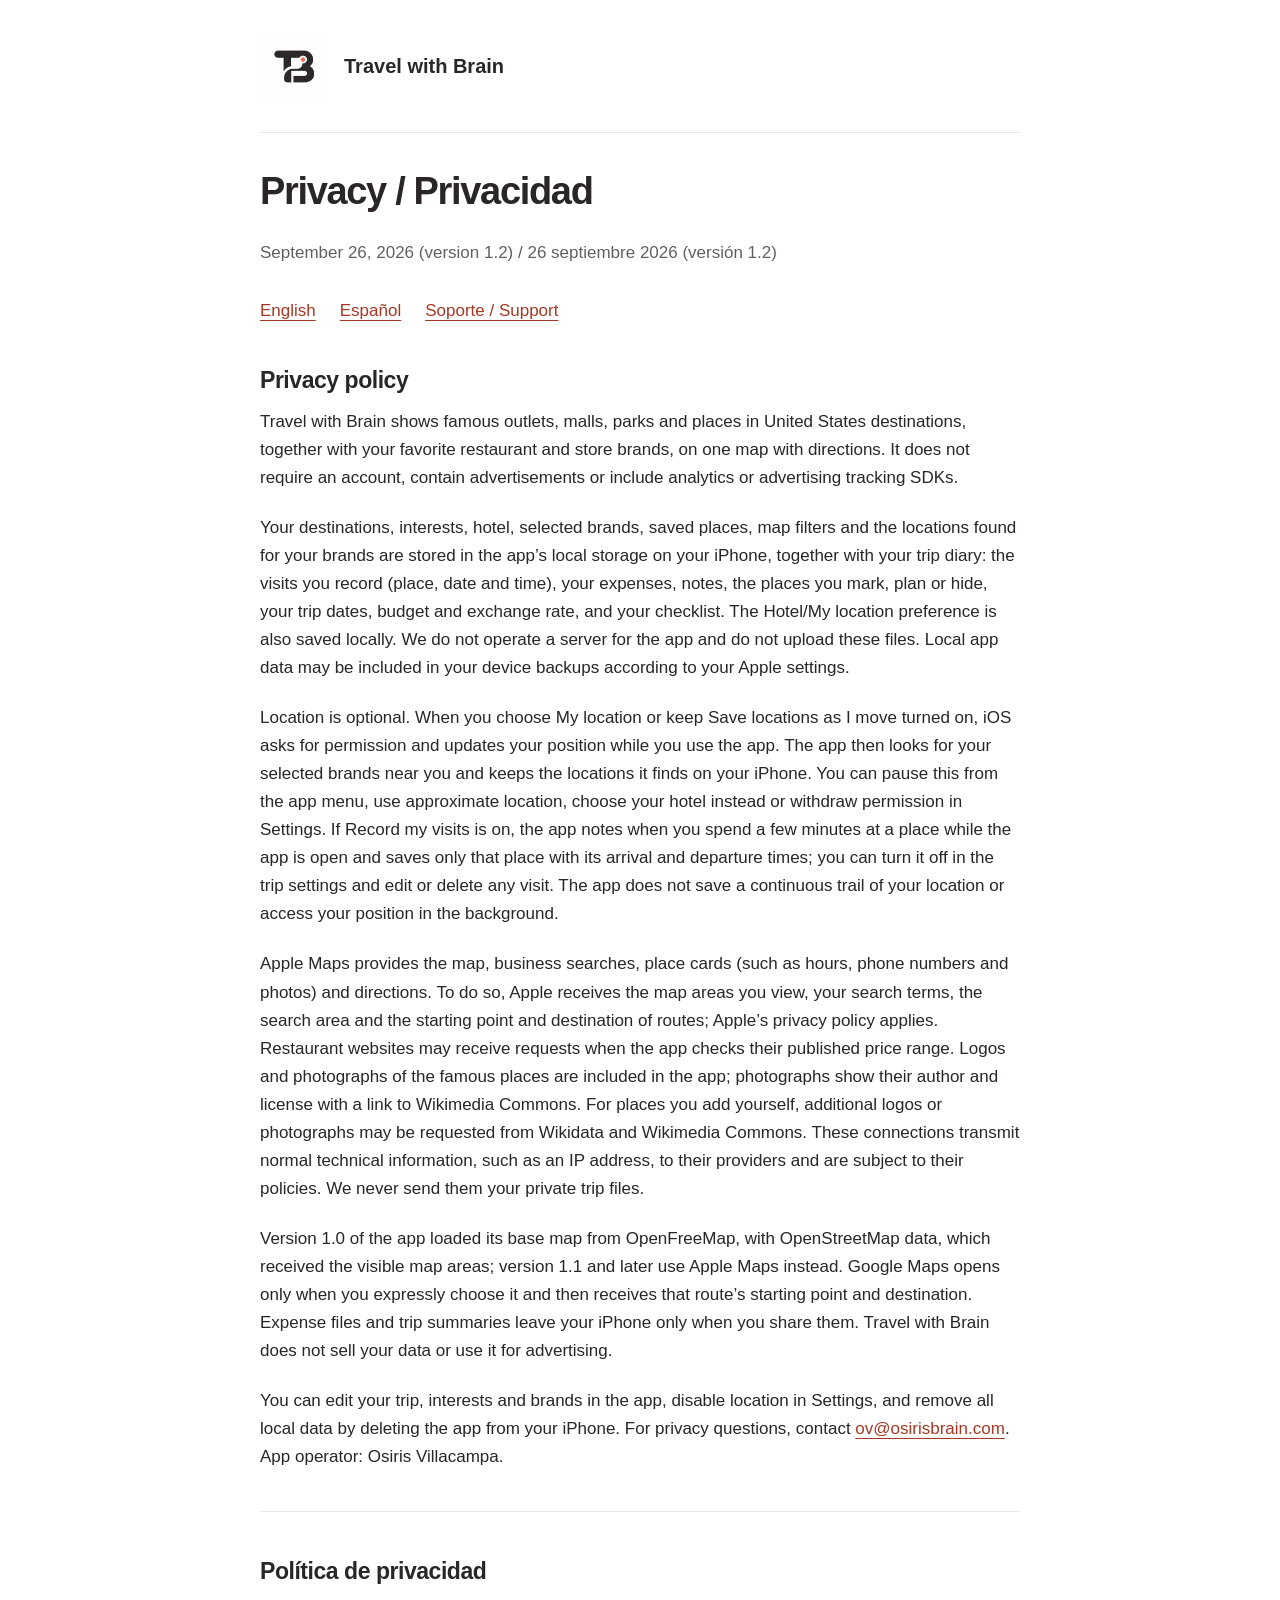
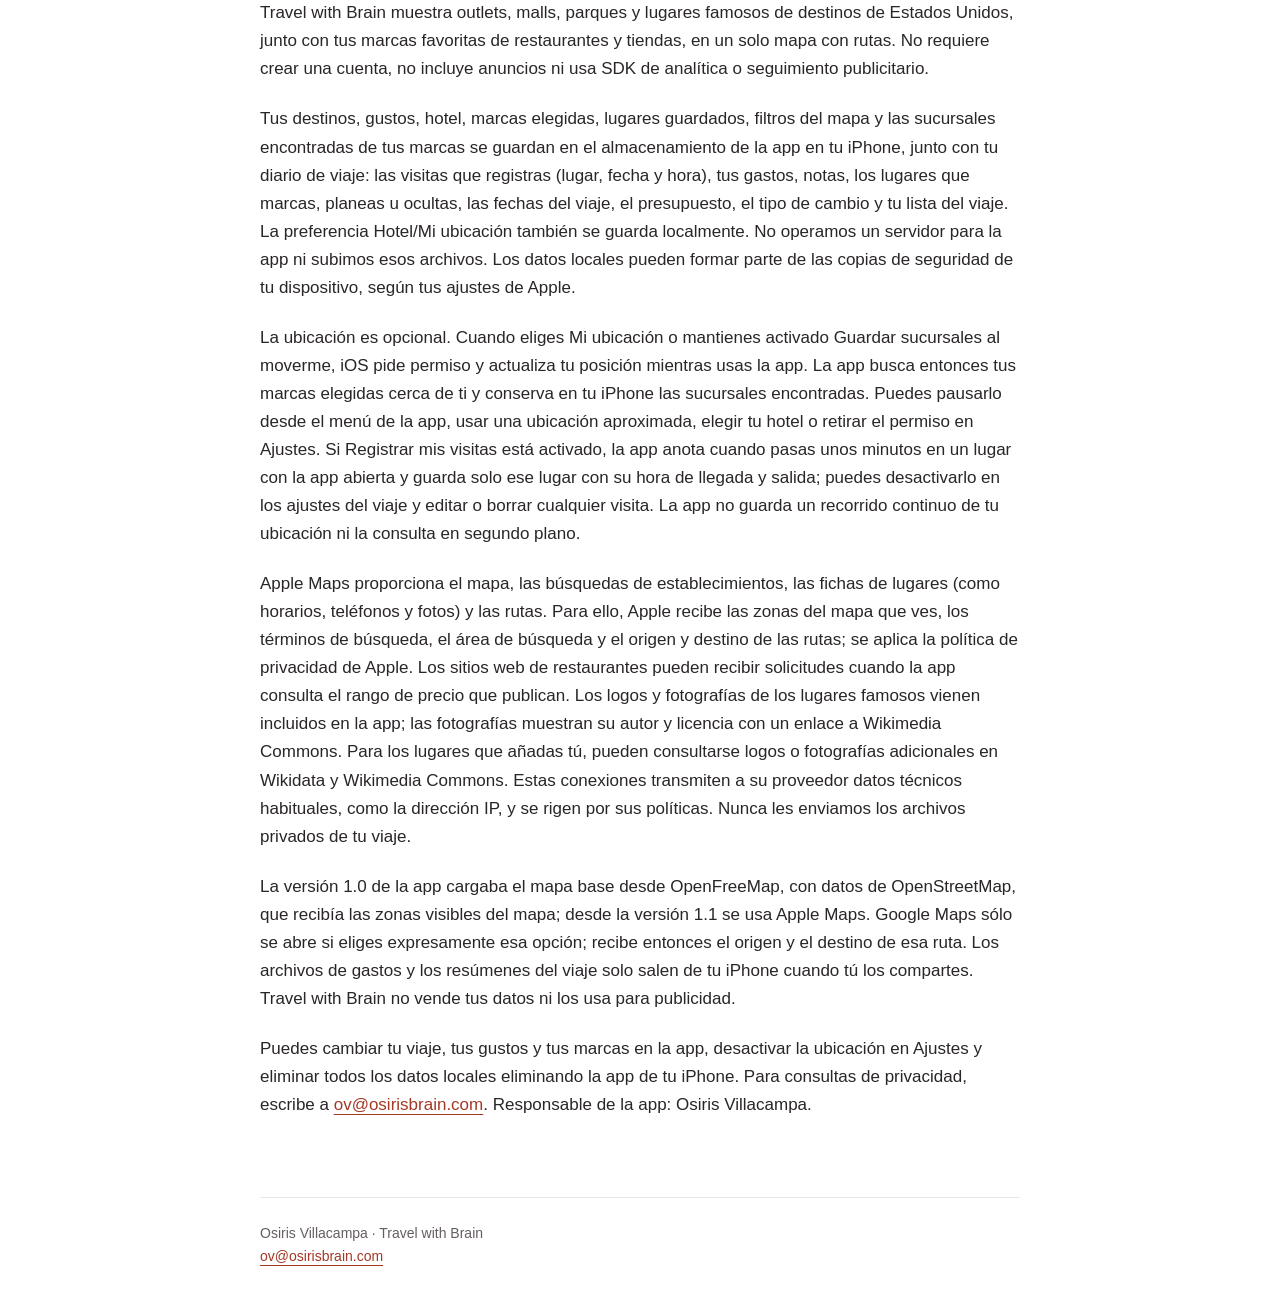
==== commit 4929f176: "Describe the Travel with Brain 1.2 trip diary in the privacy policy Visits (place, date and time), e" ====
--- a/privacy.html
+++ b/privacy.html
@@ -1,15 +1,15 @@
-<!doctype html><html lang="en"><head><meta charset="utf-8"><meta name="viewport" content="width=device-width,initial-scale=1"><meta name="color-scheme" content="light"><title>Travel with Brain · Privacy / Privacidad</title><link rel="icon" href="logo.png"><link rel="stylesheet" href="style.css"></head><body><header><img src="logo.png" alt="TB"><a href="index.html">Travel with Brain</a></header><main><h1>Privacy / Privacidad</h1><p class="muted">September 26, 2026 / 26 septiembre 2026</p><nav aria-label="Language / Idioma"><a href="#en">English</a><a href="#es" lang="es">Español</a><a href="index.html">Soporte / Support</a></nav>
+<!doctype html><html lang="en"><head><meta charset="utf-8"><meta name="viewport" content="width=device-width,initial-scale=1"><meta name="color-scheme" content="light"><title>Travel with Brain · Privacy / Privacidad</title><link rel="icon" href="logo.png"><link rel="stylesheet" href="style.css"></head><body><header><img src="logo.png" alt="TB"><a href="index.html">Travel with Brain</a></header><main><h1>Privacy / Privacidad</h1><p class="muted">September 26, 2026 (version 1.2) / 26 septiembre 2026 (versión 1.2)</p><nav aria-label="Language / Idioma"><a href="#en">English</a><a href="#es" lang="es">Español</a><a href="index.html">Soporte / Support</a></nav>
 <section id="en" lang="en"><h2>Privacy policy</h2>
 <p>Travel with Brain shows famous outlets, malls, parks and places in United States destinations, together with your favorite restaurant and store brands, on one map with directions. It does not require an account, contain advertisements or include analytics or advertising tracking SDKs.</p>
-<p>Your destinations, interests, hotel, selected brands, saved places, map filters and the locations found for your brands are stored in the app’s local storage on your iPhone. The Hotel/My location preference is also saved locally. We do not operate a server for the app and do not upload these files. Local app data may be included in your device backups according to your Apple settings.</p>
-<p>Location is optional. When you choose My location or keep Save locations as I move turned on, iOS asks for permission and updates your position while you use the app. The app then looks for your selected brands near you and keeps the locations it finds on your iPhone. You can pause this from the app menu, use approximate location, choose your hotel instead or withdraw permission in Settings. The app does not save your location history or access your position in the background.</p>
+<p>Your destinations, interests, hotel, selected brands, saved places, map filters and the locations found for your brands are stored in the app’s local storage on your iPhone, together with your trip diary: the visits you record (place, date and time), your expenses, notes, the places you mark, plan or hide, your trip dates, budget and exchange rate, and your checklist. The Hotel/My location preference is also saved locally. We do not operate a server for the app and do not upload these files. Local app data may be included in your device backups according to your Apple settings.</p>
+<p>Location is optional. When you choose My location or keep Save locations as I move turned on, iOS asks for permission and updates your position while you use the app. The app then looks for your selected brands near you and keeps the locations it finds on your iPhone. You can pause this from the app menu, use approximate location, choose your hotel instead or withdraw permission in Settings. If Record my visits is on, the app notes when you spend a few minutes at a place while the app is open and saves only that place with its arrival and departure times; you can turn it off in the trip settings and edit or delete any visit. The app does not save a continuous trail of your location or access your position in the background.</p>
 <p>Apple Maps provides the map, business searches, place cards (such as hours, phone numbers and photos) and directions. To do so, Apple receives the map areas you view, your search terms, the search area and the starting point and destination of routes; Apple’s privacy policy applies. Restaurant websites may receive requests when the app checks their published price range. Logos and photographs of the famous places are included in the app; photographs show their author and license with a link to Wikimedia Commons. For places you add yourself, additional logos or photographs may be requested from Wikidata and Wikimedia Commons. These connections transmit normal technical information, such as an IP address, to their providers and are subject to their policies. We never send them your private trip files.</p>
-<p>Version 1.0 of the app loaded its base map from OpenFreeMap, with OpenStreetMap data, which received the visible map areas; version 1.1 and later use Apple Maps instead. Google Maps opens only when you expressly choose it and then receives that route’s starting point and destination. Travel with Brain does not sell your data or use it for advertising.</p>
+<p>Version 1.0 of the app loaded its base map from OpenFreeMap, with OpenStreetMap data, which received the visible map areas; version 1.1 and later use Apple Maps instead. Google Maps opens only when you expressly choose it and then receives that route’s starting point and destination. Expense files and trip summaries leave your iPhone only when you share them. Travel with Brain does not sell your data or use it for advertising.</p>
 <p>You can edit your trip, interests and brands in the app, disable location in Settings, and remove all local data by deleting the app from your iPhone. For privacy questions, contact <a href="mailto:ov@osirisbrain.com">ov@osirisbrain.com</a>. App operator: Osiris Villacampa.</p></section>
 <section id="es" lang="es"><h2>Política de privacidad</h2>
 <p>Travel with Brain muestra outlets, malls, parques y lugares famosos de destinos de Estados Unidos, junto con tus marcas favoritas de restaurantes y tiendas, en un solo mapa con rutas. No requiere crear una cuenta, no incluye anuncios ni usa SDK de analítica o seguimiento publicitario.</p>
-<p>Tus destinos, gustos, hotel, marcas elegidas, lugares guardados, filtros del mapa y las sucursales encontradas de tus marcas se guardan en el almacenamiento de la app en tu iPhone. La preferencia Hotel/Mi ubicación también se guarda localmente. No operamos un servidor para la app ni subimos esos archivos. Los datos locales pueden formar parte de las copias de seguridad de tu dispositivo, según tus ajustes de Apple.</p>
-<p>La ubicación es opcional. Cuando eliges Mi ubicación o mantienes activado Guardar sucursales al moverme, iOS pide permiso y actualiza tu posición mientras usas la app. La app busca entonces tus marcas elegidas cerca de ti y conserva en tu iPhone las sucursales encontradas. Puedes pausarlo desde el menú de la app, usar una ubicación aproximada, elegir tu hotel o retirar el permiso en Ajustes. La app no guarda el historial de tu posición ni consulta tu ubicación en segundo plano.</p>
+<p>Tus destinos, gustos, hotel, marcas elegidas, lugares guardados, filtros del mapa y las sucursales encontradas de tus marcas se guardan en el almacenamiento de la app en tu iPhone, junto con tu diario de viaje: las visitas que registras (lugar, fecha y hora), tus gastos, notas, los lugares que marcas, planeas u ocultas, las fechas del viaje, el presupuesto, el tipo de cambio y tu lista del viaje. La preferencia Hotel/Mi ubicación también se guarda localmente. No operamos un servidor para la app ni subimos esos archivos. Los datos locales pueden formar parte de las copias de seguridad de tu dispositivo, según tus ajustes de Apple.</p>
+<p>La ubicación es opcional. Cuando eliges Mi ubicación o mantienes activado Guardar sucursales al moverme, iOS pide permiso y actualiza tu posición mientras usas la app. La app busca entonces tus marcas elegidas cerca de ti y conserva en tu iPhone las sucursales encontradas. Puedes pausarlo desde el menú de la app, usar una ubicación aproximada, elegir tu hotel o retirar el permiso en Ajustes. Si Registrar mis visitas está activado, la app anota cuando pasas unos minutos en un lugar con la app abierta y guarda solo ese lugar con su hora de llegada y salida; puedes desactivarlo en los ajustes del viaje y editar o borrar cualquier visita. La app no guarda un recorrido continuo de tu ubicación ni la consulta en segundo plano.</p>
 <p>Apple Maps proporciona el mapa, las búsquedas de establecimientos, las fichas de lugares (como horarios, teléfonos y fotos) y las rutas. Para ello, Apple recibe las zonas del mapa que ves, los términos de búsqueda, el área de búsqueda y el origen y destino de las rutas; se aplica la política de privacidad de Apple. Los sitios web de restaurantes pueden recibir solicitudes cuando la app consulta el rango de precio que publican. Los logos y fotografías de los lugares famosos vienen incluidos en la app; las fotografías muestran su autor y licencia con un enlace a Wikimedia Commons. Para los lugares que añadas tú, pueden consultarse logos o fotografías adicionales en Wikidata y Wikimedia Commons. Estas conexiones transmiten a su proveedor datos técnicos habituales, como la dirección IP, y se rigen por sus políticas. Nunca les enviamos los archivos privados de tu viaje.</p>
-<p>La versión 1.0 de la app cargaba el mapa base desde OpenFreeMap, con datos de OpenStreetMap, que recibía las zonas visibles del mapa; desde la versión 1.1 se usa Apple Maps. Google Maps sólo se abre si eliges expresamente esa opción; recibe entonces el origen y el destino de esa ruta. Travel with Brain no vende tus datos ni los usa para publicidad.</p>
+<p>La versión 1.0 de la app cargaba el mapa base desde OpenFreeMap, con datos de OpenStreetMap, que recibía las zonas visibles del mapa; desde la versión 1.1 se usa Apple Maps. Google Maps sólo se abre si eliges expresamente esa opción; recibe entonces el origen y el destino de esa ruta. Los archivos de gastos y los resúmenes del viaje solo salen de tu iPhone cuando tú los compartes. Travel with Brain no vende tus datos ni los usa para publicidad.</p>
 <p>Puedes cambiar tu viaje, tus gustos y tus marcas en la app, desactivar la ubicación en Ajustes y eliminar todos los datos locales eliminando la app de tu iPhone. Para consultas de privacidad, escribe a <a href="mailto:ov@osirisbrain.com">ov@osirisbrain.com</a>. Responsable de la app: Osiris Villacampa.</p></section></main><footer>Osiris Villacampa · Travel with Brain<br><a href="mailto:ov@osirisbrain.com">ov@osirisbrain.com</a></footer></body></html>
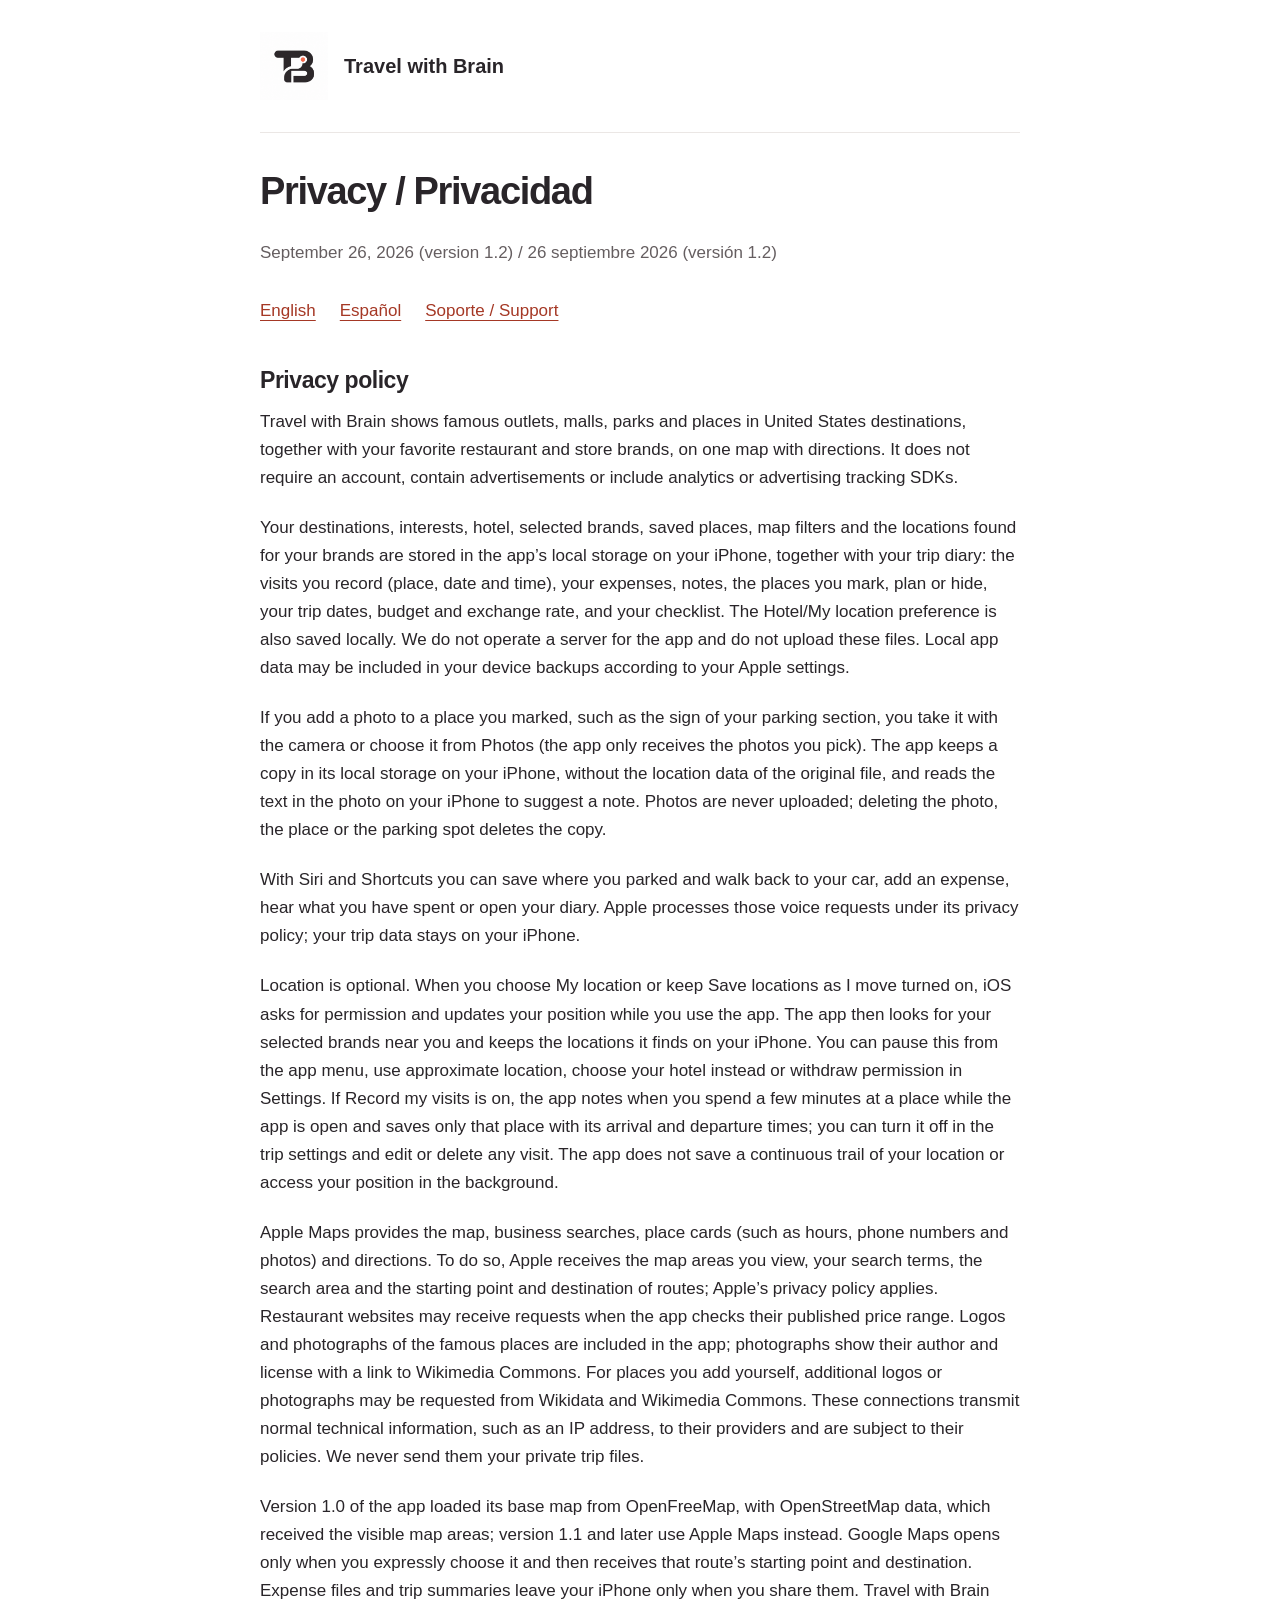
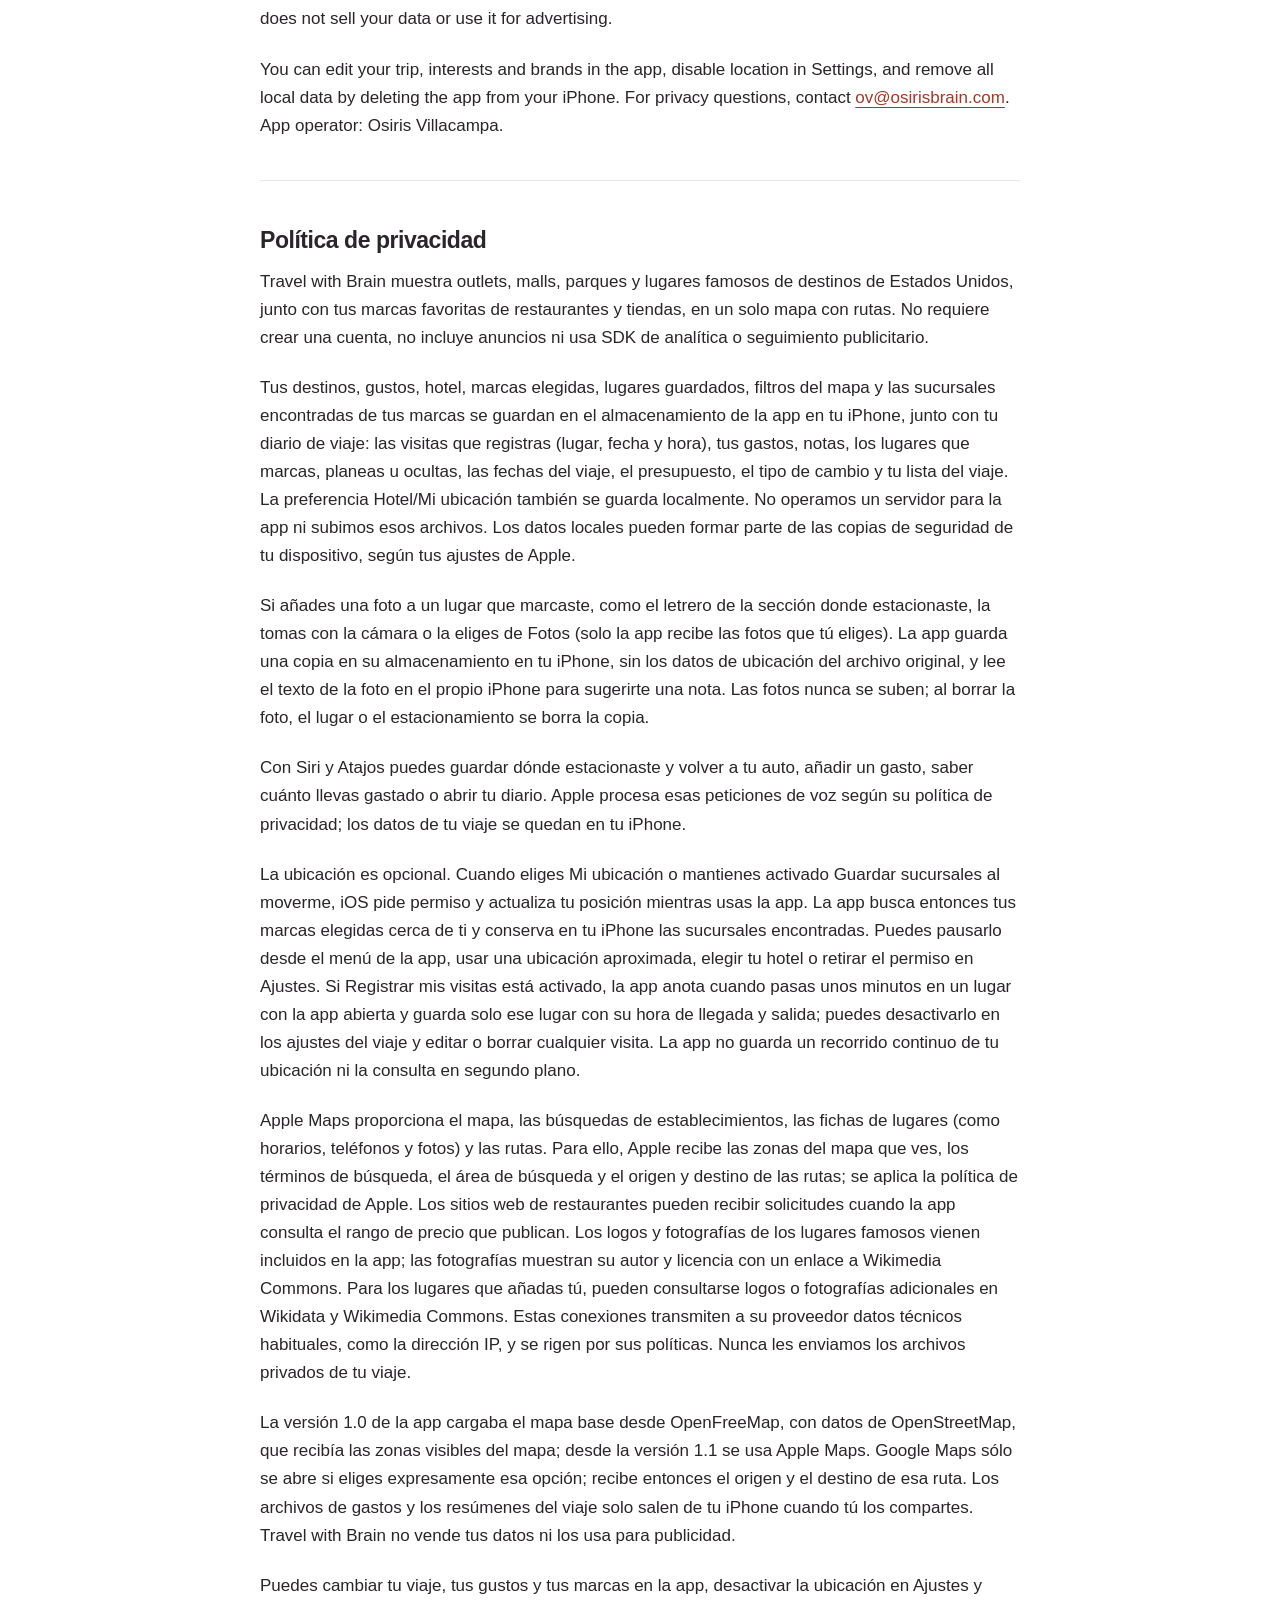
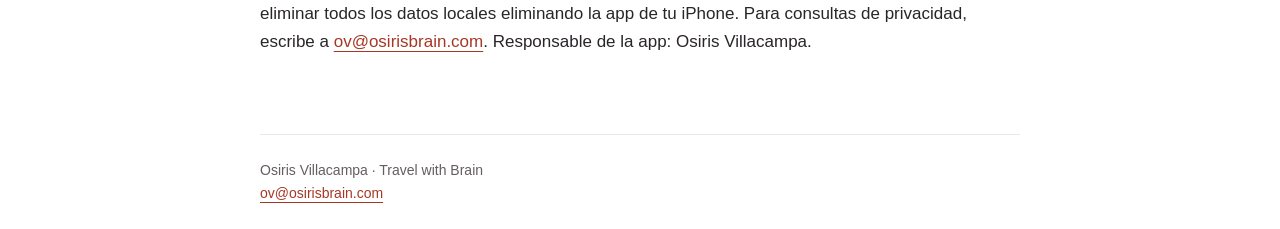
==== commit 73bcc478: "Describe parking photos and Siri in the Travel with Brain privacy policy A photo of a marked place, " ====
--- a/privacy.html
+++ b/privacy.html
@@ -2,6 +2,8 @@
 <section id="en" lang="en"><h2>Privacy policy</h2>
 <p>Travel with Brain shows famous outlets, malls, parks and places in United States destinations, together with your favorite restaurant and store brands, on one map with directions. It does not require an account, contain advertisements or include analytics or advertising tracking SDKs.</p>
 <p>Your destinations, interests, hotel, selected brands, saved places, map filters and the locations found for your brands are stored in the app’s local storage on your iPhone, together with your trip diary: the visits you record (place, date and time), your expenses, notes, the places you mark, plan or hide, your trip dates, budget and exchange rate, and your checklist. The Hotel/My location preference is also saved locally. We do not operate a server for the app and do not upload these files. Local app data may be included in your device backups according to your Apple settings.</p>
+<p>If you add a photo to a place you marked, such as the sign of your parking section, you take it with the camera or choose it from Photos (the app only receives the photos you pick). The app keeps a copy in its local storage on your iPhone, without the location data of the original file, and reads the text in the photo on your iPhone to suggest a note. Photos are never uploaded; deleting the photo, the place or the parking spot deletes the copy.</p>
+<p>With Siri and Shortcuts you can save where you parked and walk back to your car, add an expense, hear what you have spent or open your diary. Apple processes those voice requests under its privacy policy; your trip data stays on your iPhone.</p>
 <p>Location is optional. When you choose My location or keep Save locations as I move turned on, iOS asks for permission and updates your position while you use the app. The app then looks for your selected brands near you and keeps the locations it finds on your iPhone. You can pause this from the app menu, use approximate location, choose your hotel instead or withdraw permission in Settings. If Record my visits is on, the app notes when you spend a few minutes at a place while the app is open and saves only that place with its arrival and departure times; you can turn it off in the trip settings and edit or delete any visit. The app does not save a continuous trail of your location or access your position in the background.</p>
 <p>Apple Maps provides the map, business searches, place cards (such as hours, phone numbers and photos) and directions. To do so, Apple receives the map areas you view, your search terms, the search area and the starting point and destination of routes; Apple’s privacy policy applies. Restaurant websites may receive requests when the app checks their published price range. Logos and photographs of the famous places are included in the app; photographs show their author and license with a link to Wikimedia Commons. For places you add yourself, additional logos or photographs may be requested from Wikidata and Wikimedia Commons. These connections transmit normal technical information, such as an IP address, to their providers and are subject to their policies. We never send them your private trip files.</p>
 <p>Version 1.0 of the app loaded its base map from OpenFreeMap, with OpenStreetMap data, which received the visible map areas; version 1.1 and later use Apple Maps instead. Google Maps opens only when you expressly choose it and then receives that route’s starting point and destination. Expense files and trip summaries leave your iPhone only when you share them. Travel with Brain does not sell your data or use it for advertising.</p>
@@ -9,6 +11,8 @@
 <section id="es" lang="es"><h2>Política de privacidad</h2>
 <p>Travel with Brain muestra outlets, malls, parques y lugares famosos de destinos de Estados Unidos, junto con tus marcas favoritas de restaurantes y tiendas, en un solo mapa con rutas. No requiere crear una cuenta, no incluye anuncios ni usa SDK de analítica o seguimiento publicitario.</p>
 <p>Tus destinos, gustos, hotel, marcas elegidas, lugares guardados, filtros del mapa y las sucursales encontradas de tus marcas se guardan en el almacenamiento de la app en tu iPhone, junto con tu diario de viaje: las visitas que registras (lugar, fecha y hora), tus gastos, notas, los lugares que marcas, planeas u ocultas, las fechas del viaje, el presupuesto, el tipo de cambio y tu lista del viaje. La preferencia Hotel/Mi ubicación también se guarda localmente. No operamos un servidor para la app ni subimos esos archivos. Los datos locales pueden formar parte de las copias de seguridad de tu dispositivo, según tus ajustes de Apple.</p>
+<p>Si añades una foto a un lugar que marcaste, como el letrero de la sección donde estacionaste, la tomas con la cámara o la eliges de Fotos (solo la app recibe las fotos que tú eliges). La app guarda una copia en su almacenamiento en tu iPhone, sin los datos de ubicación del archivo original, y lee el texto de la foto en el propio iPhone para sugerirte una nota. Las fotos nunca se suben; al borrar la foto, el lugar o el estacionamiento se borra la copia.</p>
+<p>Con Siri y Atajos puedes guardar dónde estacionaste y volver a tu auto, añadir un gasto, saber cuánto llevas gastado o abrir tu diario. Apple procesa esas peticiones de voz según su política de privacidad; los datos de tu viaje se quedan en tu iPhone.</p>
 <p>La ubicación es opcional. Cuando eliges Mi ubicación o mantienes activado Guardar sucursales al moverme, iOS pide permiso y actualiza tu posición mientras usas la app. La app busca entonces tus marcas elegidas cerca de ti y conserva en tu iPhone las sucursales encontradas. Puedes pausarlo desde el menú de la app, usar una ubicación aproximada, elegir tu hotel o retirar el permiso en Ajustes. Si Registrar mis visitas está activado, la app anota cuando pasas unos minutos en un lugar con la app abierta y guarda solo ese lugar con su hora de llegada y salida; puedes desactivarlo en los ajustes del viaje y editar o borrar cualquier visita. La app no guarda un recorrido continuo de tu ubicación ni la consulta en segundo plano.</p>
 <p>Apple Maps proporciona el mapa, las búsquedas de establecimientos, las fichas de lugares (como horarios, teléfonos y fotos) y las rutas. Para ello, Apple recibe las zonas del mapa que ves, los términos de búsqueda, el área de búsqueda y el origen y destino de las rutas; se aplica la política de privacidad de Apple. Los sitios web de restaurantes pueden recibir solicitudes cuando la app consulta el rango de precio que publican. Los logos y fotografías de los lugares famosos vienen incluidos en la app; las fotografías muestran su autor y licencia con un enlace a Wikimedia Commons. Para los lugares que añadas tú, pueden consultarse logos o fotografías adicionales en Wikidata y Wikimedia Commons. Estas conexiones transmiten a su proveedor datos técnicos habituales, como la dirección IP, y se rigen por sus políticas. Nunca les enviamos los archivos privados de tu viaje.</p>
 <p>La versión 1.0 de la app cargaba el mapa base desde OpenFreeMap, con datos de OpenStreetMap, que recibía las zonas visibles del mapa; desde la versión 1.1 se usa Apple Maps. Google Maps sólo se abre si eliges expresamente esa opción; recibe entonces el origen y el destino de esa ruta. Los archivos de gastos y los resúmenes del viaje solo salen de tu iPhone cuando tú los compartes. Travel with Brain no vende tus datos ni los usa para publicidad.</p>
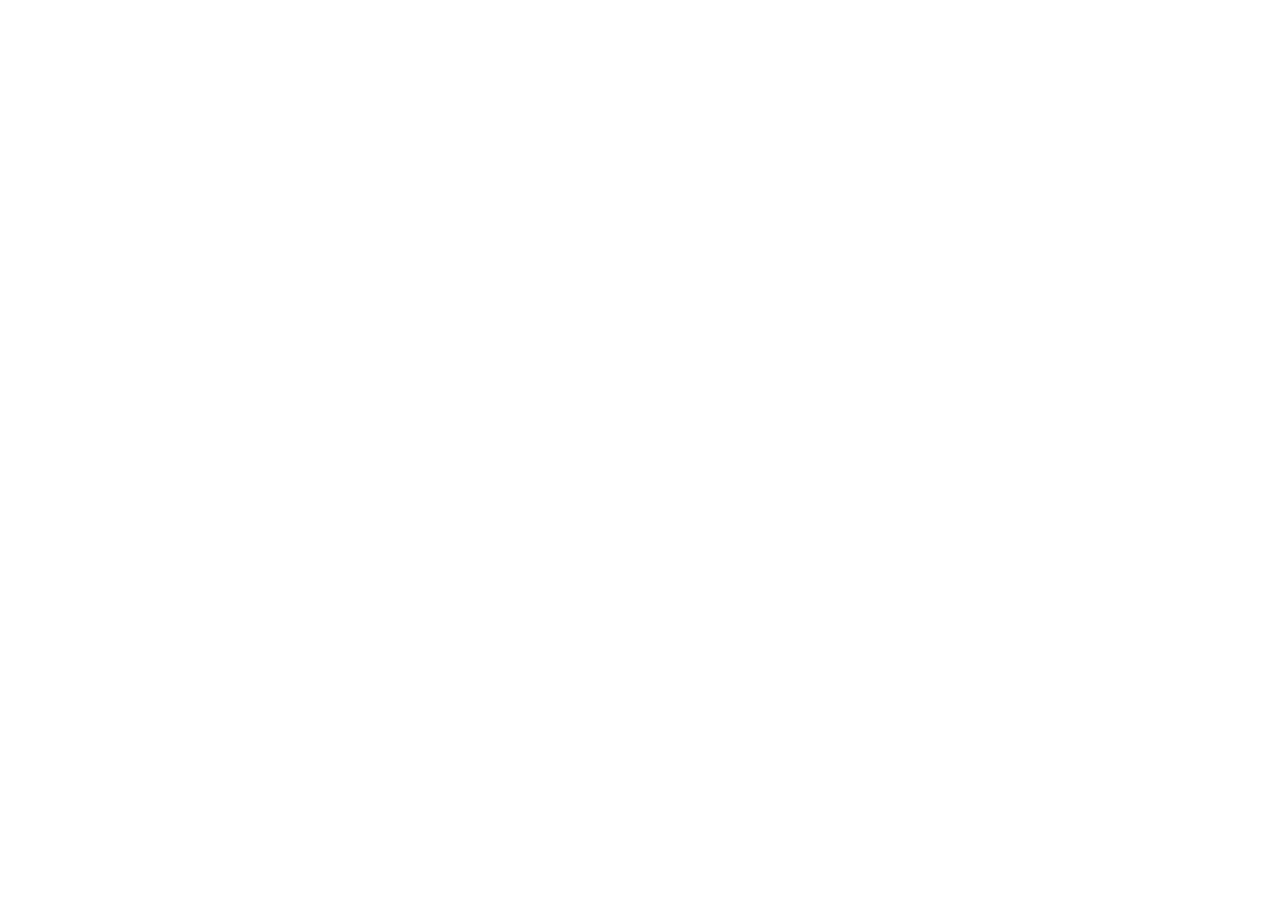
==== commit 04dac8a5: "Move Travel with Brain to travel.osirisbrain.com The pages now redirect to the new site, keeping the" ====
--- a/privacy.html
+++ b/privacy.html
@@ -1,19 +1,16 @@
-<!doctype html><html lang="en"><head><meta charset="utf-8"><meta name="viewport" content="width=device-width,initial-scale=1"><meta name="color-scheme" content="light"><title>Travel with Brain · Privacy / Privacidad</title><link rel="icon" href="logo.png"><link rel="stylesheet" href="style.css"></head><body><header><img src="logo.png" alt="TB"><a href="index.html">Travel with Brain</a></header><main><h1>Privacy / Privacidad</h1><p class="muted">September 26, 2026 (version 1.2) / 26 septiembre 2026 (versión 1.2)</p><nav aria-label="Language / Idioma"><a href="#en">English</a><a href="#es" lang="es">Español</a><a href="index.html">Soporte / Support</a></nav>
-<section id="en" lang="en"><h2>Privacy policy</h2>
-<p>Travel with Brain shows famous outlets, malls, parks and places in United States destinations, together with your favorite restaurant and store brands, on one map with directions. It does not require an account, contain advertisements or include analytics or advertising tracking SDKs.</p>
-<p>Your destinations, interests, hotel, selected brands, saved places, map filters and the locations found for your brands are stored in the app’s local storage on your iPhone, together with your trip diary: the visits you record (place, date and time), your expenses, notes, the places you mark, plan or hide, your trip dates, budget and exchange rate, and your checklist. The Hotel/My location preference is also saved locally. We do not operate a server for the app and do not upload these files. Local app data may be included in your device backups according to your Apple settings.</p>
-<p>If you add a photo to a place you marked, such as the sign of your parking section, you take it with the camera or choose it from Photos (the app only receives the photos you pick). The app keeps a copy in its local storage on your iPhone, without the location data of the original file, and reads the text in the photo on your iPhone to suggest a note. Photos are never uploaded; deleting the photo, the place or the parking spot deletes the copy.</p>
-<p>With Siri and Shortcuts you can save where you parked and walk back to your car, add an expense, hear what you have spent or open your diary. Apple processes those voice requests under its privacy policy; your trip data stays on your iPhone.</p>
-<p>Location is optional. When you choose My location or keep Save locations as I move turned on, iOS asks for permission and updates your position while you use the app. The app then looks for your selected brands near you and keeps the locations it finds on your iPhone. You can pause this from the app menu, use approximate location, choose your hotel instead or withdraw permission in Settings. If Record my visits is on, the app notes when you spend a few minutes at a place while the app is open and saves only that place with its arrival and departure times; you can turn it off in the trip settings and edit or delete any visit. The app does not save a continuous trail of your location or access your position in the background.</p>
-<p>Apple Maps provides the map, business searches, place cards (such as hours, phone numbers and photos) and directions. To do so, Apple receives the map areas you view, your search terms, the search area and the starting point and destination of routes; Apple’s privacy policy applies. Restaurant websites may receive requests when the app checks their published price range. Logos and photographs of the famous places are included in the app; photographs show their author and license with a link to Wikimedia Commons. For places you add yourself, additional logos or photographs may be requested from Wikidata and Wikimedia Commons. These connections transmit normal technical information, such as an IP address, to their providers and are subject to their policies. We never send them your private trip files.</p>
-<p>Version 1.0 of the app loaded its base map from OpenFreeMap, with OpenStreetMap data, which received the visible map areas; version 1.1 and later use Apple Maps instead. Google Maps opens only when you expressly choose it and then receives that route’s starting point and destination. Expense files and trip summaries leave your iPhone only when you share them. Travel with Brain does not sell your data or use it for advertising.</p>
-<p>You can edit your trip, interests and brands in the app, disable location in Settings, and remove all local data by deleting the app from your iPhone. For privacy questions, contact <a href="mailto:ov@osirisbrain.com">ov@osirisbrain.com</a>. App operator: Osiris Villacampa.</p></section>
-<section id="es" lang="es"><h2>Política de privacidad</h2>
-<p>Travel with Brain muestra outlets, malls, parques y lugares famosos de destinos de Estados Unidos, junto con tus marcas favoritas de restaurantes y tiendas, en un solo mapa con rutas. No requiere crear una cuenta, no incluye anuncios ni usa SDK de analítica o seguimiento publicitario.</p>
-<p>Tus destinos, gustos, hotel, marcas elegidas, lugares guardados, filtros del mapa y las sucursales encontradas de tus marcas se guardan en el almacenamiento de la app en tu iPhone, junto con tu diario de viaje: las visitas que registras (lugar, fecha y hora), tus gastos, notas, los lugares que marcas, planeas u ocultas, las fechas del viaje, el presupuesto, el tipo de cambio y tu lista del viaje. La preferencia Hotel/Mi ubicación también se guarda localmente. No operamos un servidor para la app ni subimos esos archivos. Los datos locales pueden formar parte de las copias de seguridad de tu dispositivo, según tus ajustes de Apple.</p>
-<p>Si añades una foto a un lugar que marcaste, como el letrero de la sección donde estacionaste, la tomas con la cámara o la eliges de Fotos (solo la app recibe las fotos que tú eliges). La app guarda una copia en su almacenamiento en tu iPhone, sin los datos de ubicación del archivo original, y lee el texto de la foto en el propio iPhone para sugerirte una nota. Las fotos nunca se suben; al borrar la foto, el lugar o el estacionamiento se borra la copia.</p>
-<p>Con Siri y Atajos puedes guardar dónde estacionaste y volver a tu auto, añadir un gasto, saber cuánto llevas gastado o abrir tu diario. Apple procesa esas peticiones de voz según su política de privacidad; los datos de tu viaje se quedan en tu iPhone.</p>
-<p>La ubicación es opcional. Cuando eliges Mi ubicación o mantienes activado Guardar sucursales al moverme, iOS pide permiso y actualiza tu posición mientras usas la app. La app busca entonces tus marcas elegidas cerca de ti y conserva en tu iPhone las sucursales encontradas. Puedes pausarlo desde el menú de la app, usar una ubicación aproximada, elegir tu hotel o retirar el permiso en Ajustes. Si Registrar mis visitas está activado, la app anota cuando pasas unos minutos en un lugar con la app abierta y guarda solo ese lugar con su hora de llegada y salida; puedes desactivarlo en los ajustes del viaje y editar o borrar cualquier visita. La app no guarda un recorrido continuo de tu ubicación ni la consulta en segundo plano.</p>
-<p>Apple Maps proporciona el mapa, las búsquedas de establecimientos, las fichas de lugares (como horarios, teléfonos y fotos) y las rutas. Para ello, Apple recibe las zonas del mapa que ves, los términos de búsqueda, el área de búsqueda y el origen y destino de las rutas; se aplica la política de privacidad de Apple. Los sitios web de restaurantes pueden recibir solicitudes cuando la app consulta el rango de precio que publican. Los logos y fotografías de los lugares famosos vienen incluidos en la app; las fotografías muestran su autor y licencia con un enlace a Wikimedia Commons. Para los lugares que añadas tú, pueden consultarse logos o fotografías adicionales en Wikidata y Wikimedia Commons. Estas conexiones transmiten a su proveedor datos técnicos habituales, como la dirección IP, y se rigen por sus políticas. Nunca les enviamos los archivos privados de tu viaje.</p>
-<p>La versión 1.0 de la app cargaba el mapa base desde OpenFreeMap, con datos de OpenStreetMap, que recibía las zonas visibles del mapa; desde la versión 1.1 se usa Apple Maps. Google Maps sólo se abre si eliges expresamente esa opción; recibe entonces el origen y el destino de esa ruta. Los archivos de gastos y los resúmenes del viaje solo salen de tu iPhone cuando tú los compartes. Travel with Brain no vende tus datos ni los usa para publicidad.</p>
-<p>Puedes cambiar tu viaje, tus gustos y tus marcas en la app, desactivar la ubicación en Ajustes y eliminar todos los datos locales eliminando la app de tu iPhone. Para consultas de privacidad, escribe a <a href="mailto:ov@osirisbrain.com">ov@osirisbrain.com</a>. Responsable de la app: Osiris Villacampa.</p></section></main><footer>Osiris Villacampa · Travel with Brain<br><a href="mailto:ov@osirisbrain.com">ov@osirisbrain.com</a></footer></body></html>+<!doctype html>
+<html lang="en">
+<head>
+<meta charset="utf-8">
+<meta name="viewport" content="width=device-width,initial-scale=1">
+<title>Travel with Brain</title>
+<link rel="canonical" href="https://travel.osirisbrain.com/privacy.html">
+<meta http-equiv="refresh" content="0; url=https://travel.osirisbrain.com/privacy.html">
+<meta name="robots" content="noindex">
+<script>location.replace("https://travel.osirisbrain.com/privacy.html" + location.search + location.hash);</script>
+</head>
+<body style="font:17px/1.5 -apple-system,BlinkMacSystemFont,sans-serif;margin:40px">
+<p>Travel with Brain moved to <a href="https://travel.osirisbrain.com/privacy.html">travel.osirisbrain.com</a>.</p>
+<p lang="es">Travel with Brain ahora está en <a href="https://travel.osirisbrain.com/privacy.html">travel.osirisbrain.com</a>.</p>
+</body>
+</html>
